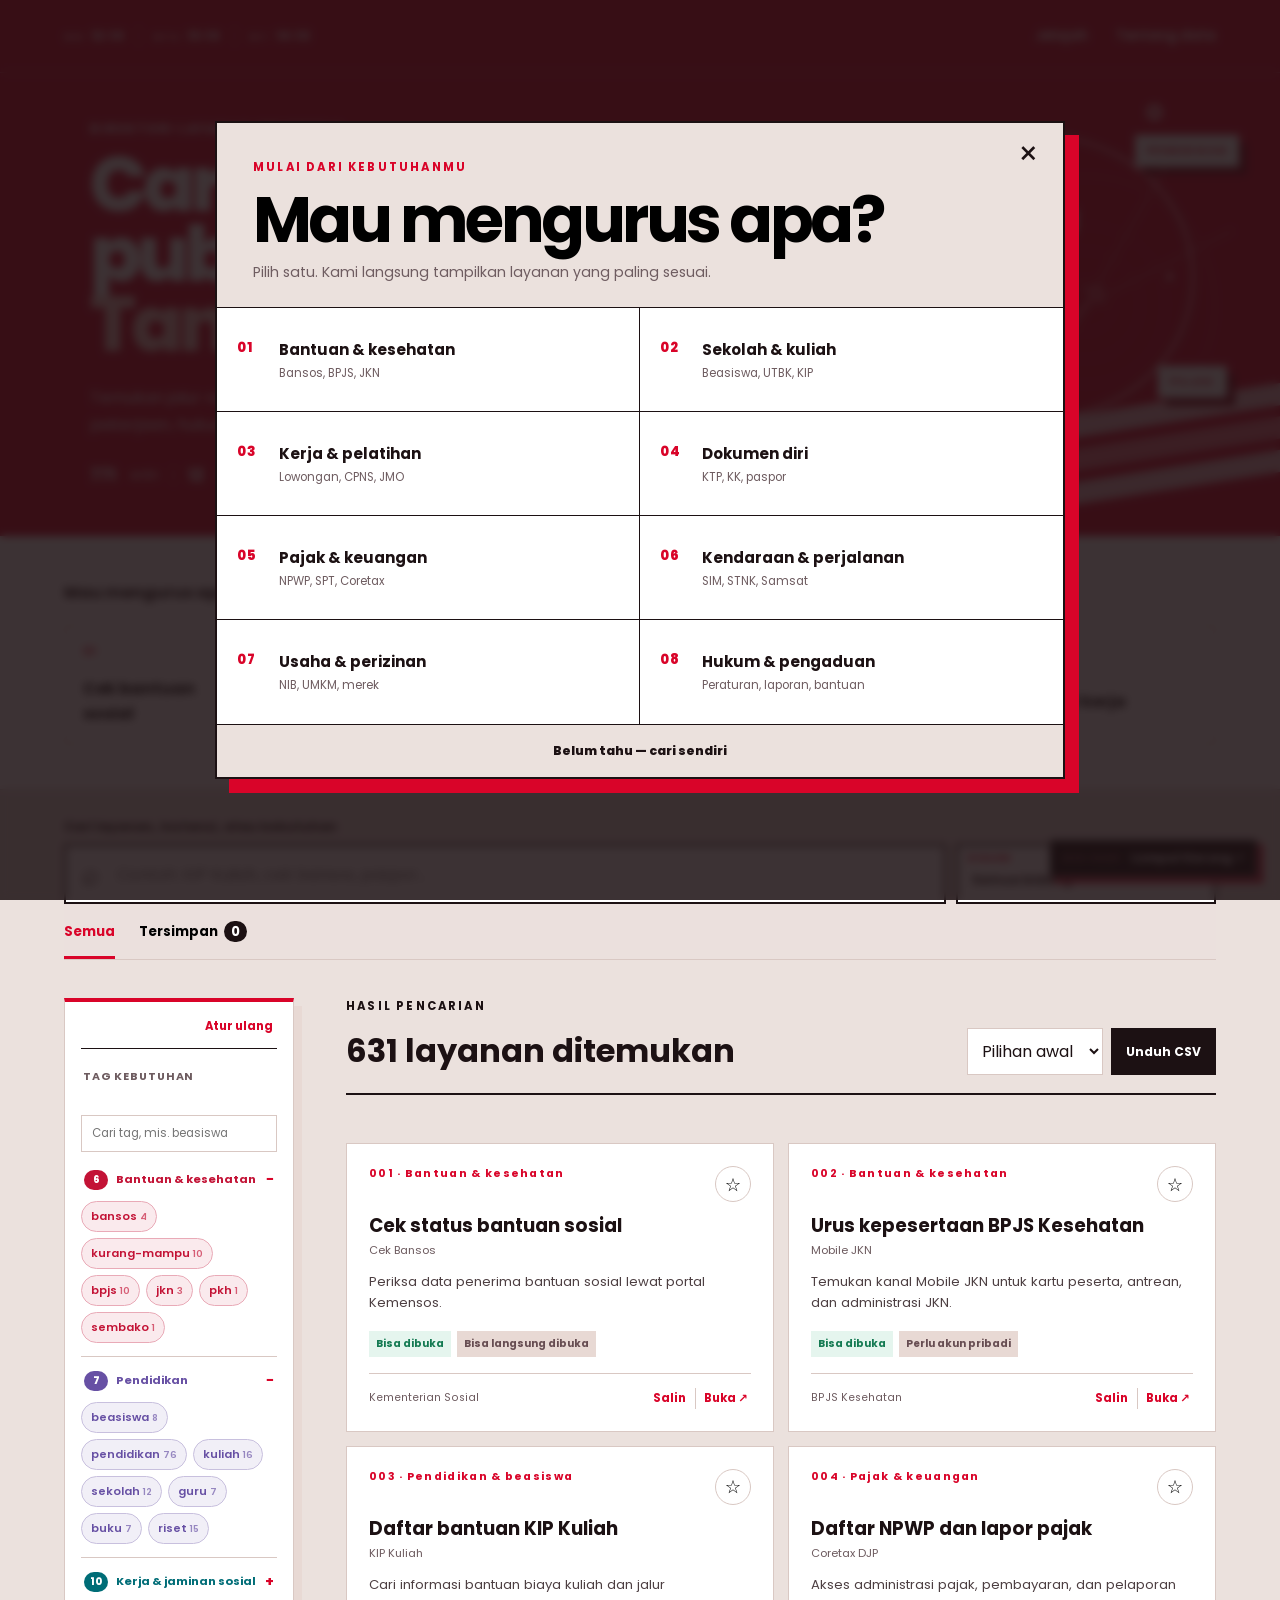
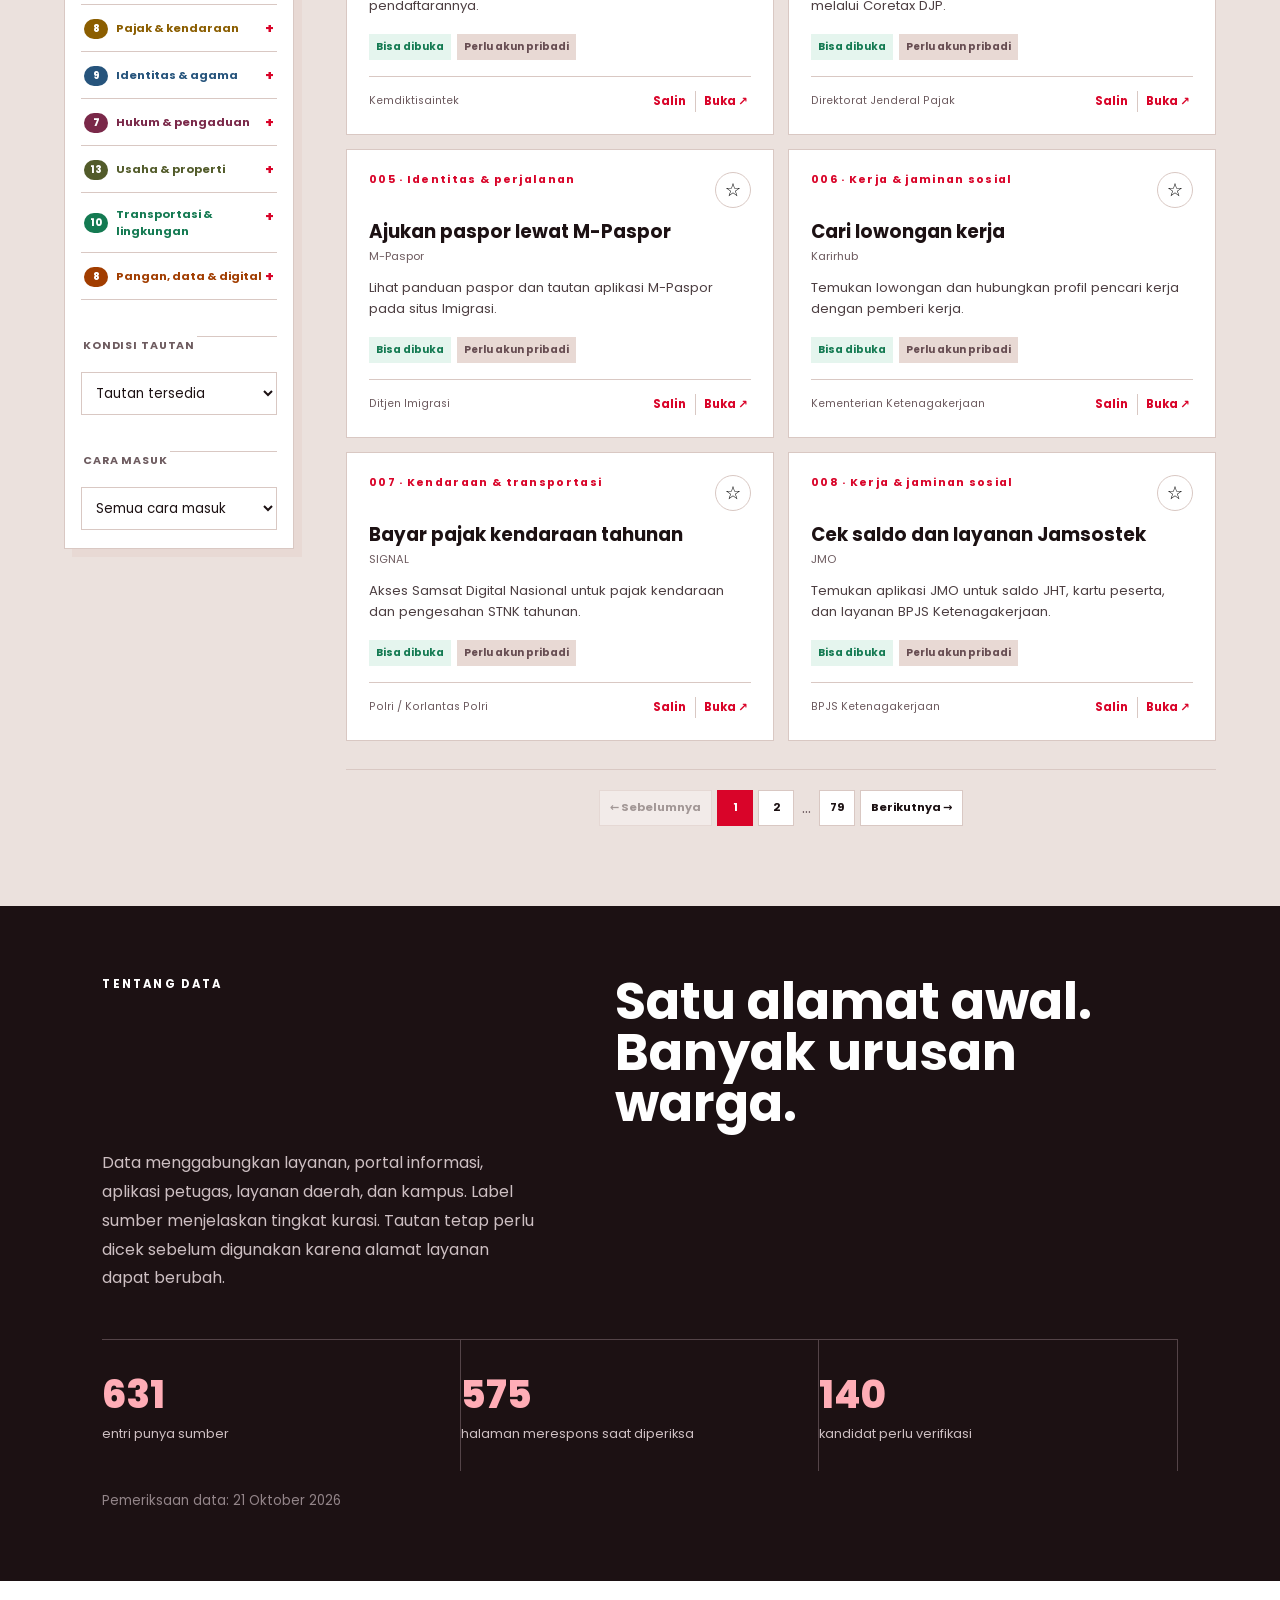
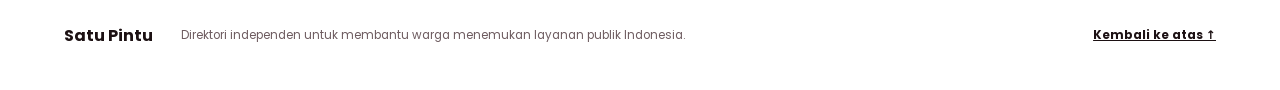
==== index.html @ 2f6ef8a5 "Simplify repository to deployable site root" ====
<!doctype html>
<html lang="id">
<head>
  <meta charset="utf-8">
  <meta name="viewport" content="width=device-width,initial-scale=1">
  <meta name="description" content="Direktori terpadu layanan publik Indonesia: bantuan, pendidikan, kesehatan, pajak, dokumen, hukum, usaha, dan transportasi.">
  <title>Satu Pintu — Direktori Layanan Indonesia</title>
  <link rel="preconnect" href="https://fonts.googleapis.com">
  <link rel="preconnect" href="https://fonts.gstatic.com" crossorigin>
  <link href="https://fonts.googleapis.com/css2?family=Poppins:wght@400;500;600;700;800&display=swap" rel="stylesheet">
  <link rel="stylesheet" href="style.css?v=25">
</head>
<body>
  <div class="intro-wipe" aria-hidden="true"><i></i></div>
  <canvas id="cursor-tail" aria-hidden="true"></canvas>
  <a class="skip" href="#hasil">Lewati ke hasil</a>
  <header class="topbar">
    <div class="zone-clocks" aria-label="Waktu Indonesia saat ini">
      <span><small>WIB</small><b id="clock-wib">--.--</b></span>
      <span><small>WITA</small><b id="clock-wita">--.--</b></span>
      <span><small>WIT</small><b id="clock-wit">--.--</b></span>
    </div>
    <nav aria-label="Navigasi utama"><a href="#jelajah">Jelajah</a><a href="#tentang">Tentang data</a></nav>
  </header>

  <main>
    <section class="hero" aria-labelledby="hero-title">
      <div class="flag-stream" aria-hidden="true"><i></i><i></i><i></i></div>
      <div class="motion-field" aria-hidden="true">
        <div class="motion-disc">
          <span class="compass-letter north">N</span><span class="compass-letter east">E</span>
          <span class="compass-letter south">S</span><span class="compass-letter west">W</span>
          <i class="compass-needle"></i>
        </div>
        <b class="motion-label ml-one">BANSOS</b>
        <b class="motion-label ml-two">PENDIDIKAN</b>
        <b class="motion-label ml-three">PAJAK</b>
        <i class="motion-dot md-one"></i><i class="motion-dot md-two"></i>
      </div>
      <div class="hero-copy">
        <p class="eyebrow">DIREKTORI LAYANAN INDONESIA</p>
        <h1 id="hero-title">Cari layanan publik.<br><em>Tanpa tersesat.</em></h1>
        <p class="intro">Temukan jalur resmi untuk bantuan sosial, pendidikan, kesehatan, pajak, dokumen, pekerjaan, hukum, dan kebutuhan warga lainnya.</p>
        <div class="hero-stats" aria-label="Ringkasan data"><strong>771</strong> entri <i></i><strong>12</strong> bidang <i></i><strong>631</strong> bersumber</div>
      </div>
      <div class="hero-mark" aria-hidden="true"><span></span><span></span><span></span><b>↗</b></div>
    </section>

    <section class="quick" aria-labelledby="quick-title">
      <h2 id="quick-title">Mau mengurus apa?</h2>
      <div class="quick-grid">
        <button data-quick="bansos"><span>01</span>Cek bantuan sosial</button>
        <button data-quick="bpjs jkn"><span>02</span>Urus BPJS / JKN</button>
        <button data-quick="beasiswa"><span>03</span>Cari beasiswa</button>
        <button data-quick="pajak"><span>04</span>Bayar pajak</button>
        <button data-quick="paspor"><span>05</span>Urus paspor</button>
        <button data-quick="lowongan kerja"><span>06</span>Cari kerja</button>
      </div>
    </section>

    <dialog class="welcome-dialog" id="welcome-dialog" aria-labelledby="welcome-title" tabindex="-1">
      <button class="welcome-close" id="welcome-close" aria-label="Tutup pilihan awal">×</button>
      <div class="welcome-head"><p class="eyebrow">MULAI DARI KEBUTUHANMU</p><h2 id="welcome-title">Mau mengurus apa?</h2><p>Pilih satu. Kami langsung tampilkan layanan yang paling sesuai.</p></div>
      <div class="welcome-choices">
        <button data-welcome-topic="bantuan"><small>01</small><b>Bantuan & kesehatan</b><span>Bansos, BPJS, JKN</span></button>
        <button data-welcome-topic="pendidikan"><small>02</small><b>Sekolah & kuliah</b><span>Beasiswa, UTBK, KIP</span></button>
        <button data-welcome-topic="kerja"><small>03</small><b>Kerja & pelatihan</b><span>Lowongan, CPNS, JMO</span></button>
        <button data-welcome-topic="identitas"><small>04</small><b>Dokumen diri</b><span>KTP, KK, paspor</span></button>
        <button data-welcome-topic="pajak"><small>05</small><b>Pajak & keuangan</b><span>NPWP, SPT, Coretax</span></button>
        <button data-welcome-topic="transportasi"><small>06</small><b>Kendaraan & perjalanan</b><span>SIM, STNK, Samsat</span></button>
        <button data-welcome-topic="usaha"><small>07</small><b>Usaha & perizinan</b><span>NIB, UMKM, merek</span></button>
        <button data-welcome-topic="hukum"><small>08</small><b>Hukum & pengaduan</b><span>Peraturan, laporan, bantuan</span></button>
      </div>
      <button class="welcome-search" id="welcome-search">Belum tahu — cari sendiri</button>
    </dialog>

    <dialog class="game-dialog" id="game-dialog">
      <div class="game-dialog-head"><div><p class="eyebrow">MINI GAME</p><h2>Lompat Karung: Lewati Masalah</h2></div><button id="game-close" aria-label="Tutup permainan">×</button></div>
      <div class="game-shell">
        <div class="game-hud"><span>SKOR <b id="game-score">0000</b></span><span>REKOR <b id="game-best">0000</b></span><span>KECEPATAN <b id="game-speed">1.0×</b></span><span>TARGET <b>2500</b></span></div>
        <div id="game-stage" tabindex="0" role="application" aria-label="Permainan Lompat Karung. Tekan Spasi atau klik untuk melompat.">
          <div class="game-overlay" id="game-overlay">
            <p id="game-message">Siap melewati masalah?</p>
            <div class="skin-picker" role="radiogroup" aria-label="Pilih karakter">
              <button data-skin="0" role="radio" aria-checked="true"><span class="skin-preview skin-red"><i class="preview-head"></i><i class="preview-shirt"></i><i class="preview-sack"></i></span><b>Merdeka</b></button>
              <button data-skin="1" role="radio" aria-checked="false"><span class="skin-preview skin-green"><i class="preview-head"></i><i class="preview-shirt"></i><i class="preview-sack"></i></span><b>Rimba</b></button>
              <button data-skin="2" role="radio" aria-checked="false"><span class="skin-preview skin-blue"><i class="preview-head"></i><i class="preview-shirt"></i><i class="preview-sack"></i></span><b>Samudra</b></button>
            </div>
            <button id="game-start">Mulai main</button>
          </div>
        </div>
      </div>
      <div class="game-dialog-foot"><kbd>SPACE</kbd><span>atau klik arena untuk melompat</span></div>
    </dialog>

    <button class="game-fab" id="game-open" aria-haspopup="dialog" aria-controls="game-dialog"><span>MINI GAME</span><b>Lompat Karung ↗</b></button>

    <section class="explore" id="jelajah">
      <div class="search-wrap">
        <div class="hero-dock">
          <strong>Direktori Layanan Indonesia</strong>
          <span>771 entri <i></i> 12 bidang <i></i> 631 bersumber</span>
          <a href="#hero-title">Lihat pengantar ↑</a>
        </div>
        <label for="search">Cari layanan, instansi, atau kebutuhan</label>
        <div class="search-line">
          <div class="searchbox"><span aria-hidden="true">⌕</span><input id="search" type="search" autocomplete="off" placeholder="Contoh: KIP Kuliah, cek bansos, paspor…"><button id="clear-search" aria-label="Hapus pencarian" hidden>×</button></div>
          <label class="topic-box"><span>Bidang</span><select id="topic-select" aria-label="Pilih bidang layanan"></select></label>
        </div>
        <div class="tabs" role="tablist" aria-label="Jenis hasil">
          <button role="tab" data-view="all" aria-selected="true">Semua</button>
          <button role="tab" data-view="saved" aria-selected="false">Tersimpan <span id="saved-count">0</span></button>
        </div>
      </div>

      <div class="workspace">
        <button class="filter-toggle" id="filter-toggle" aria-expanded="false" aria-controls="filters">Saring hasil <span id="filter-count">0</span></button>
        <aside class="filters" id="filters" aria-label="Filter hasil">
          <div class="filter-head"><button id="reset">Atur ulang</button></div>
          <fieldset><legend>Tag kebutuhan</legend><label class="tag-search"><span class="sr-only">Cari tag</span><input id="tag-search" type="search" placeholder="Cari tag, mis. beasiswa"></label><div id="tags" class="tag-groups"></div></fieldset>
          <fieldset><legend>Kondisi tautan</legend><select id="status"><option value="sourced">Tautan tersedia</option><option value="reachable">Bisa dibuka saat diperiksa</option><option value="review">Belum bisa dipastikan</option><option value="all">Tampilkan semuanya</option></select></fieldset>
          <fieldset><legend>Cara masuk</legend><select id="access"><option value="all">Semua cara masuk</option><option value="publik">Bisa langsung dibuka</option><option value="akun-masyarakat">Perlu akun pribadi</option><option value="akun-pelaku-usaha">Perlu akun usaha</option><option value="petugas">Khusus petugas</option></select></fieldset>
        </aside>

        <section class="results" id="hasil" aria-labelledby="result-title">
          <div class="result-head">
            <div><p class="eyebrow">HASIL PENCARIAN</p><h2 id="result-title"><span id="result-count">0</span> layanan ditemukan</h2></div>
            <div class="result-actions"><select id="sort" aria-label="Urutkan hasil"><option value="priority">Pilihan awal</option><option value="az">Nama A–Z</option><option value="institution">Instansi A–Z</option></select><button id="export">Unduh CSV</button></div>
          </div>
          <div id="active-filters" class="active-filters" aria-label="Filter aktif"></div>
          <p id="live" class="sr-only" aria-live="polite"></p>
          <div id="cards" class="cards"></div>
          <div id="empty" class="empty" hidden><strong>Belum ada hasil.</strong><p>Coba kata lebih umum atau hapus sebagian filter.</p><button id="empty-reset">Hapus semua filter</button></div>
          <nav id="pagination" class="pagination" aria-label="Halaman hasil" hidden></nav>
        </section>
      </div>
    </section>

    <section class="about" id="tentang">
      <p class="eyebrow">TENTANG DATA</p>
      <h2>Satu alamat awal.<br>Banyak urusan warga.</h2>
      <p>Data menggabungkan layanan, portal informasi, aplikasi petugas, layanan daerah, dan kampus. Label sumber menjelaskan tingkat kurasi. Tautan tetap perlu dicek sebelum digunakan karena alamat layanan dapat berubah.</p>
      <dl><div><dt>631</dt><dd>entri punya sumber</dd></div><div><dt>575</dt><dd>halaman merespons saat diperiksa</dd></div><div><dt>140</dt><dd>kandidat perlu verifikasi</dd></div></dl>
      <small>Pemeriksaan data: 21 Oktober 2026</small>
    </section>
  </main>

  <footer><b>Satu Pintu</b><p>Direktori independen untuk membantu warga menemukan layanan publik Indonesia.</p><a href="#">Kembali ke atas ↑</a></footer>

  <dialog id="detail"><button class="dialog-close" aria-label="Tutup">×</button><div id="detail-body"></div></dialog>
  <div id="toast" role="status" aria-live="polite"></div>
  <script src="catalog.js?v=2"></script>
  <script src="app.js?v=19"></script>
</body>
</html>
---- style.css ----
:root{--red:#d90429;--dark:#870018;--ink:#1c1113;--muted:#6e5c60;--paper:#fff8f5;--line:#eadbd7;--white:#fff;--soft:#f6ece8;--green:#147a52;--shadow:0 14px 40px rgba(94,25,35,.09)}
*{box-sizing:border-box}html{scroll-behavior:smooth}body{margin:0;color:var(--ink);background:var(--paper);font-family:Poppins,system-ui,sans-serif}button,input,select{font:inherit}button,a{tap-highlight-color:transparent}button{cursor:pointer}a{color:inherit}.skip{position:fixed;left:1rem;top:-5rem;background:#fff;padding:.8rem 1rem;z-index:99}.skip:focus{top:1rem}:focus-visible{outline:3px solid #111;outline-offset:3px}[hidden]{display:none!important}.sr-only{position:absolute;width:1px;height:1px;padding:0;margin:-1px;overflow:hidden;clip:rect(0,0,0,0);white-space:nowrap;border:0}
.topbar{height:72px;padding:0 clamp(20px,5vw,72px);display:flex;align-items:center;justify-content:space-between;background:var(--red);color:#fff}.brand{display:flex;align-items:center;gap:12px;text-decoration:none}.brand span{display:grid;place-items:center;width:38px;height:38px;border:2px solid #fff;font-weight:800}.brand b{font-size:1.05rem}.topbar nav{display:flex;gap:28px}.topbar nav a{font-size:.83rem;font-weight:600;text-decoration:none}.topbar nav a:hover{text-decoration:underline}
.hero{position:relative;min-height:410px;overflow:hidden;padding:64px clamp(20px,7vw,108px);display:grid;grid-template-columns:minmax(0,690px) 1fr;align-items:center;background:var(--red);color:#fff;border-top:1px solid rgba(255,255,255,.28)}.eyebrow{margin:0 0 12px;font-size:.72rem;letter-spacing:.19em;font-weight:700}.hero h1{font-size:clamp(2.6rem,6vw,5.7rem);line-height:.91;letter-spacing:-.06em;margin:0;font-weight:800}.hero h1 em{color:#ffc6c2;font-style:normal}.intro{max-width:650px;font-size:1rem;line-height:1.7;margin:24px 0}.hero-stats{display:flex;gap:14px;align-items:center;font-size:.82rem}.hero-stats strong{font-size:1.05rem}.hero-stats i{width:1px;height:18px;background:rgba(255,255,255,.5)}.hero-mark{position:absolute;right:5vw;width:260px;height:260px;border:2px solid rgba(255,255,255,.35);border-radius:50%;display:grid;place-items:center;transform:rotate(-8deg)}.hero-mark:before,.hero-mark:after{content:"";position:absolute;background:#fff}.hero-mark:before{width:2px;height:330px;transform:rotate(38deg)}.hero-mark:after{height:2px;width:330px;transform:rotate(-19deg)}.hero-mark b{font-size:4rem}.hero-mark span{position:absolute;border-radius:50%;border:1px solid rgba(255,255,255,.4);width:160px;height:160px}
.quick{padding:44px clamp(20px,5vw,72px);background:#fff;border-bottom:1px solid var(--line)}.quick h2{margin:0 0 20px;font-size:1rem}.quick-grid{display:grid;grid-template-columns:repeat(6,1fr);gap:1px;background:var(--line);border:1px solid var(--line)}.quick-grid button{min-height:100px;border:0;background:#fff;padding:18px;text-align:left;font-weight:700;transition:.15s}.quick-grid button:hover{background:var(--red);color:#fff}.quick-grid span{display:block;color:var(--red);font-size:.68rem;margin-bottom:16px}.quick-grid button:hover span{color:#fff}
.explore{padding:0 clamp(20px,5vw,72px) 80px}.search-wrap{position:sticky;top:0;z-index:10;background:rgba(255,248,245,.97);backdrop-filter:blur(12px);padding:28px 0 0;border-bottom:1px solid var(--line)}.search-wrap>label{display:block;font-size:.78rem;font-weight:700;margin-bottom:8px}.searchbox{display:flex;align-items:center;background:#fff;border:2px solid var(--ink);height:60px}.searchbox>span{font-size:1.8rem;padding:0 16px}.searchbox input{width:100%;height:100%;border:0;outline:0;font-size:1rem;background:transparent}.searchbox button{border:0;background:transparent;font-size:1.7rem;padding:0 20px}.tabs{display:flex;gap:24px;overflow:auto;padding-top:18px}.tabs button{white-space:nowrap;border:0;border-bottom:3px solid transparent;background:transparent;padding:0 0 14px;font-size:.82rem;font-weight:700}.tabs button[aria-selected=true]{color:var(--red);border-color:var(--red)}.tabs span{background:var(--ink);color:#fff;border-radius:12px;padding:1px 7px;margin-left:3px}
.workspace{display:grid;grid-template-columns:230px 1fr;gap:52px;padding-top:38px}.filters{font-size:.83rem}.filter-head{display:flex;justify-content:space-between;align-items:center}.filter-head h2{font-size:1rem}.filter-head button{border:0;background:transparent;color:var(--red);font-size:.72rem;font-weight:700;padding:4px}.filters fieldset{border:0;border-top:1px solid var(--line);padding:20px 0;margin:0}.filters legend{padding-top:20px;font-weight:700}.topic-list{display:grid;gap:5px;margin-top:12px}.topic-list button{display:flex;justify-content:space-between;border:0;background:transparent;padding:7px 6px;text-align:left;border-left:3px solid transparent}.topic-list button:hover,.topic-list button.active{color:var(--red);border-color:var(--red);background:#fff}.topic-list small{color:var(--muted)}.tag-search{display:block;margin:12px 0 10px}.tag-search input{width:100%;border:1px solid var(--line);background:#fff;padding:9px 10px;font-size:.72rem}.tag-groups{display:grid;gap:6px}.tag-group{border-bottom:1px solid var(--line);padding-bottom:5px}.tag-group summary{display:flex;justify-content:space-between;cursor:pointer;padding:7px 3px;font-size:.7rem;font-weight:700;list-style:none}.tag-group summary::-webkit-details-marker{display:none}.tag-group summary:after{content:'+';color:var(--red);font-size:.9rem}.tag-group[open] summary:after{content:'−'}.tag-group-list{display:flex;flex-wrap:wrap;gap:6px;padding:4px 0 8px}.tag-group-list button,.active-filters button{border:1px solid var(--line);background:#fff;border-radius:99px;padding:6px 9px;font-size:.7rem}.tag-group-list button.active{background:var(--ink);color:#fff;border-color:var(--ink)}.tag-empty{font-size:.7rem;color:var(--muted);margin:6px 0}select{width:100%;border:1px solid var(--line);background:#fff;padding:10px;color:var(--ink)}
.result-head{display:flex;justify-content:space-between;gap:20px;align-items:end;border-bottom:2px solid var(--ink);padding-bottom:18px}.result-head h2{font-size:clamp(1.25rem,2.5vw,2rem);margin:0}.result-actions{display:flex;gap:8px}.result-actions select{width:auto}.result-actions button,#export{border:1px solid var(--ink);background:var(--ink);color:#fff;padding:10px 14px;font-size:.76rem;font-weight:700}.active-filters{display:flex;gap:6px;flex-wrap:wrap;padding:14px 0;min-height:48px}.active-filters button:after{content:" ×"}.cards{display:grid;grid-template-columns:repeat(2,minmax(0,1fr));gap:14px}.card{position:relative;background:#fff;border:1px solid var(--line);padding:22px;min-height:265px;display:flex;flex-direction:column;transition:.15s}.card:hover{transform:translateY(-2px);box-shadow:var(--shadow);border-color:#d5b8b1}.card-top{display:flex;justify-content:space-between;gap:10px}.card .number{font-size:.68rem;color:var(--red);font-weight:700;letter-spacing:.12em}.save{border:1px solid var(--line);background:#fff;width:36px;height:36px;border-radius:50%;font-size:1.15rem}.save.active{background:var(--red);color:#fff;border-color:var(--red)}.card h3{font-size:1.15rem;line-height:1.3;margin:12px 0 4px}.original{font-size:.7rem;color:var(--muted);margin:0 0 12px}.summary{font-size:.82rem;line-height:1.6;color:#4d3f42;margin:0 0 18px}.meta{display:flex;flex-wrap:wrap;gap:6px;margin-top:auto}.badge{font-size:.64rem;font-weight:700;padding:5px 7px;background:var(--soft);color:#674d52}.badge.ok{background:#e5f5ee;color:var(--green)}.badge.warn{background:#fff0cf;color:#805b00}.card-foot{display:flex;align-items:center;justify-content:space-between;gap:10px;border-top:1px solid var(--line);margin-top:16px;padding-top:14px}.institution{font-size:.67rem;color:var(--muted);overflow:hidden;text-overflow:ellipsis;white-space:nowrap}.card-actions{display:flex;gap:6px;white-space:nowrap}.card-actions button,.card-actions a{border:0;background:transparent;color:var(--red);font-size:.72rem;font-weight:700;text-decoration:none;padding:2px 3px}.card-actions button+button,.card-actions button+a{border-left:1px solid var(--line);padding-left:8px}.empty{text-align:center;background:#fff;border:1px dashed var(--line);padding:70px 20px}.empty strong{font-size:1.4rem}.empty button,.load-more{border:0;background:var(--red);color:#fff;padding:12px 18px;font-weight:700}.load-more{display:block;margin:26px auto 0}
.about{background:var(--ink);color:#fff;padding:70px clamp(20px,8vw,120px);display:grid;grid-template-columns:1fr 1.3fr;gap:20px 80px}.about h2{font-size:clamp(2rem,4vw,4rem);line-height:1;margin:0}.about>p:not(.eyebrow){color:#cdbfc2;line-height:1.8;margin:0}.about dl{grid-column:1/-1;display:grid;grid-template-columns:repeat(3,1fr);margin:26px 0 0;border-top:1px solid #544448}.about dl div{padding:26px 0;border-right:1px solid #544448}.about dt{font-size:2.4rem;font-weight:800;color:#ffadb6}.about dd{margin:2px 0;color:#cdbfc2;font-size:.8rem}.about small{grid-column:1/-1;color:#938589}footer{padding:34px clamp(20px,5vw,72px);display:flex;align-items:center;gap:28px;background:#fff}footer p{font-size:.73rem;color:var(--muted);margin-right:auto}footer a{font-size:.74rem;font-weight:700}
dialog{width:min(680px,calc(100% - 28px));max-height:88vh;border:0;padding:0;box-shadow:0 25px 80px #3e111d55}dialog::backdrop{background:#1c1113cc}.dialog-close{position:absolute;right:16px;top:12px;border:0;background:#fff;font-size:1.8rem}.detail-inner{padding:36px}.detail-inner .eyebrow{color:var(--red)}.detail-inner h2{font-size:1.7rem;margin:4px 40px 6px 0}.detail-inner>p{line-height:1.7}.detail-grid{display:grid;grid-template-columns:1fr 1fr;gap:14px;margin:22px 0}.detail-grid div{background:var(--soft);padding:12px}.detail-grid small{display:block;color:var(--muted);margin-bottom:5px}.all-tags{display:flex;flex-wrap:wrap;gap:5px}.all-tags span{font-size:.65rem;background:var(--soft);padding:5px}.detail-actions{display:flex;gap:8px;margin-top:22px}.detail-actions a,.detail-actions button{background:var(--red);color:#fff;border:0;padding:12px 16px;text-decoration:none;font-size:.8rem;font-weight:700}.detail-actions button{background:var(--ink)}#toast{position:fixed;right:20px;bottom:20px;z-index:40;background:var(--ink);color:#fff;padding:12px 16px;font-size:.75rem;opacity:0;transform:translateY(10px);pointer-events:none;transition:.2s}#toast.show{opacity:1;transform:none}
@media(max-width:1000px){.hero-mark{opacity:.22;right:-80px}.quick-grid{grid-template-columns:repeat(3,1fr)}.workspace{grid-template-columns:1fr}.filters{display:grid;grid-template-columns:repeat(2,1fr);gap:12px}.filter-head{grid-column:1/-1}.filters fieldset{padding:10px 0}.filters legend{padding-top:10px}.topic-list{grid-template-columns:repeat(2,1fr)}.cards{grid-template-columns:repeat(2,1fr)}}
@media(max-width:680px){.topbar{height:60px;padding:0 18px}.topbar nav{display:none}.hero{min-height:360px;padding:44px 20px}.hero h1{font-size:2.75rem}.hero-mark{display:none}.hero-stats{gap:9px;font-size:.68rem}.quick{padding:28px 18px}.quick-grid{grid-template-columns:repeat(2,1fr)}.quick-grid button{min-height:86px}.explore{padding:0 16px 60px}.search-wrap{padding-top:18px}.searchbox{height:54px}.tabs{gap:18px}.workspace{gap:26px;padding-top:24px}.filters{grid-template-columns:1fr 1fr}.filters fieldset:nth-of-type(1),.filters fieldset:nth-of-type(2){grid-column:1/-1}.topic-list{grid-template-columns:1fr 1fr}.result-head{align-items:start;flex-direction:column}.result-actions{width:100%}.result-actions select{flex:1;min-width:0}.cards{grid-template-columns:1fr}.about{grid-template-columns:1fr;padding:54px 20px}.about dl{grid-template-columns:1fr}.about dl div{border-right:0;border-bottom:1px solid #544448}.about>p:not(.eyebrow){margin-top:10px}footer{align-items:start;flex-direction:column;gap:8px}.detail-grid{grid-template-columns:1fr}}
@media(prefers-reduced-motion:reduce){*{scroll-behavior:auto!important;transition:none!important}.card:hover{transform:none}}

/* Motion and citizen-need taxonomy */
.intro-wipe{position:fixed;inset:0;z-index:100;pointer-events:none;background:#fff;animation:wipe-away .7s cubic-bezier(.76,0,.24,1) forwards}.intro-wipe i{position:absolute;inset:0 50% 0 0;background:var(--red)}
.hero{--mx:0px;--my:0px;--rx:0px;--ry:0px}.hero-copy{position:relative;z-index:2;transform:translate3d(var(--mx),var(--my),0);transition:transform .16s ease-out}.hero-mark{z-index:1;transform:translate3d(var(--rx),var(--ry),0) rotate(-8deg);transition:transform .2s ease-out}.hero-mark span:nth-child(1){animation:ring-pulse 4s ease-in-out infinite}.hero-mark span:nth-child(2){width:110px;height:110px;animation:ring-pulse 4s 1s ease-in-out infinite}.hero-mark span:nth-child(3){width:55px;height:55px;animation:ring-pulse 4s 2s ease-in-out infinite}
.flag-stream{position:absolute;right:-6vw;bottom:24px;width:min(48vw,680px);height:96px;transform:rotate(-9deg);opacity:.72;overflow:hidden}.flag-stream i{position:absolute;right:-12%;width:116%;height:22px;background:#fff;animation:flag-flow 6s ease-in-out infinite}.flag-stream i:nth-child(1){top:4px}.flag-stream i:nth-child(2){top:37px;background:#ff9cab;animation-delay:-2s}.flag-stream i:nth-child(3){top:70px;animation-delay:-4s}
.tag-group{--group-color:#555}.tag-group summary{color:var(--group-color)}.tag-group-name{display:flex;align-items:center;gap:8px}.tag-count{display:inline-grid;place-items:center;min-width:24px;height:20px;padding:0 6px;border-radius:999px;background:var(--group-color);color:#fff;font-size:.61rem;font-weight:800;line-height:1}.tag-group-list button{border-color:color-mix(in srgb,var(--group-color) 36%,#fff);background:color-mix(in srgb,var(--group-color) 9%,#fff);color:var(--group-color);font-weight:600}.tag-group-list button small{opacity:.65}.tag-group-list button.active{background:var(--group-color);border-color:var(--group-color);color:#fff}.card{animation:card-in .26s ease-out both}
@keyframes wipe-away{0%{transform:translateX(0)}100%{transform:translateX(105%);visibility:hidden}}
@keyframes ring-pulse{0%,100%{transform:scale(.92);opacity:.35}50%{transform:scale(1.12);opacity:.8}}
@keyframes flag-flow{0%,100%{transform:translateX(0) skewX(-20deg)}50%{transform:translateX(-7%) skewX(-20deg)}}
@keyframes card-in{from{opacity:.35;transform:translateY(7px)}to{opacity:1;transform:none}}
@media(max-width:680px){.flag-stream{width:82vw;height:65px;bottom:8px;opacity:.28}.flag-stream i{height:13px}.flag-stream i:nth-child(2){top:24px}.flag-stream i:nth-child(3){top:44px}}
@media(prefers-reduced-motion:reduce){.intro-wipe{display:none}.hero-copy,.hero-mark{transform:none!important}.hero-mark span,.flag-stream i,.card{animation:none!important}}

/* Visible parallax map: real service categories orbit around directory count */
.hero{--sy:0px}.motion-field{position:absolute;z-index:1;right:clamp(-30px,3vw,70px);top:35px;width:390px;height:340px;transform:translate3d(var(--rx),calc(var(--ry) + var(--sy)),0);transition:transform .18s ease-out;pointer-events:none}.motion-disc{position:absolute;inset:34px 48px 22px 34px;border:2px solid rgba(255,255,255,.8);border-radius:50%;display:grid;place-content:center;text-align:center;color:#fff;animation:disc-breathe 5s ease-in-out infinite}.motion-disc:before,.motion-disc:after{content:"";position:absolute;inset:50% -34px auto;height:2px;background:#fff;transform:rotate(32deg);transform-origin:center}.motion-disc:after{transform:rotate(-48deg)}.motion-disc span{font-size:4.3rem;line-height:.85;font-weight:800;letter-spacing:-.08em}.motion-disc small{font-size:.62rem;letter-spacing:.25em;margin-top:10px}.motion-label{position:absolute;padding:8px 12px;background:#fff;color:var(--red);font-size:.65rem;letter-spacing:.12em;box-shadow:8px 8px 0 var(--dark);animation:label-float 4.5s ease-in-out infinite}.ml-one{left:0;top:78px}.ml-two{right:3px;top:34px;animation-delay:-1.2s}.ml-three{right:15px;bottom:43px;animation-delay:-2.5s}.motion-dot{position:absolute;width:15px;height:15px;border:3px solid #fff;border-radius:50%;animation:dot-orbit 7s linear infinite}.md-one{left:45px;bottom:35px}.md-two{right:80px;top:4px;animation-delay:-3s}.hero-mark{opacity:.22}
@keyframes disc-breathe{0%,100%{transform:rotate(-4deg) scale(.98)}50%{transform:rotate(5deg) scale(1.035)}}
@keyframes label-float{0%,100%{transform:translate3d(0,-6px,0) rotate(-2deg)}50%{transform:translate3d(8px,9px,0) rotate(2deg)}}
@keyframes dot-orbit{0%{transform:translate(0,0) scale(.8)}25%{transform:translate(30px,-18px) scale(1.15)}50%{transform:translate(56px,8px) scale(.8)}75%{transform:translate(22px,28px) scale(1.15)}100%{transform:translate(0,0) scale(.8)}}
@media(max-width:1000px){.motion-field{right:-80px;opacity:.55}.hero-copy{max-width:72%}}
@media(max-width:680px){.hero-copy{max-width:100%}.motion-field{display:block;top:auto;right:-95px;bottom:-35px;width:285px;height:220px;opacity:.32}.motion-disc{inset:20px 35px 12px 22px}.motion-disc span{font-size:3rem}.motion-label{padding:6px 8px;font-size:.52rem}.ml-one{top:50px}.ml-two{top:15px}.ml-three{bottom:28px}.md-one{bottom:18px}.hero .intro{max-width:88%}}
@media(prefers-reduced-motion:reduce){.motion-field{transform:none!important}.motion-disc,.motion-label,.motion-dot{animation:none!important}}

/* Reduced masthead and compass centerpiece */
.topbar{justify-content:flex-end}.motion-disc:before,.motion-disc:after{display:none}.motion-disc .compass-letter{position:absolute;font-size:.62rem;line-height:1;font-weight:700;letter-spacing:.1em;color:#fff}.compass-letter.north{top:17px;left:50%;transform:translateX(-50%)}.compass-letter.east{right:18px;top:50%;transform:translateY(-50%)}.compass-letter.south{bottom:17px;left:50%;transform:translateX(-50%)}.compass-letter.west{left:18px;top:50%;transform:translateY(-50%)}.compass-needle{position:absolute;left:50%;top:50%;width:5px;height:124px;background:#fff;transform-origin:50% 50%;transform:translate(-50%,-50%) rotate(28deg);animation:needle-search 5.5s ease-in-out infinite}.compass-needle:before{content:"";position:absolute;left:50%;top:-16px;transform:translateX(-50%);border-left:11px solid transparent;border-right:11px solid transparent;border-bottom:24px solid #fff}.compass-needle:after{content:"";position:absolute;left:50%;top:50%;width:18px;height:18px;border-radius:50%;background:var(--red);border:4px solid #fff;transform:translate(-50%,-50%)}
@keyframes needle-search{0%,100%{transform:translate(-50%,-50%) rotate(18deg)}35%{transform:translate(-50%,-50%) rotate(72deg)}70%{transform:translate(-50%,-50%) rotate(-22deg)}}
@media(max-width:680px){.topbar{height:52px}.topbar nav{display:flex;gap:20px}.compass-needle{height:82px}.motion-disc .compass-letter{font-size:.5rem}}
@media(prefers-reduced-motion:reduce){.compass-needle{animation:none!important}}

#cursor-tail{position:fixed;inset:0;width:100%;height:100%;z-index:90;pointer-events:none}
@media(pointer:coarse),(prefers-reduced-motion:reduce){#cursor-tail{display:none}}

/* Lompat Karung */
.game-zone{padding:64px clamp(20px,5vw,72px);display:grid;grid-template-columns:minmax(240px,.65fr) minmax(0,1.35fr);gap:48px;align-items:center;background:#fff;border-bottom:1px solid var(--line)}.game-copy h2{font-size:clamp(2rem,4vw,4.2rem);line-height:.96;letter-spacing:-.055em;margin:0}.game-copy h2 em{color:var(--red);font-style:normal}.game-copy>p:not(.eyebrow){max-width:440px;color:var(--muted);line-height:1.7}.game-keys{display:flex;align-items:center;gap:10px;margin-top:24px;font-size:.72rem;color:var(--muted)}.game-keys kbd{padding:7px 10px;border:1px solid var(--ink);box-shadow:3px 3px 0 var(--ink);background:#fff;color:var(--ink);font:700 .65rem Poppins,sans-serif}.game-shell{border:2px solid var(--ink);background:var(--paper);box-shadow:10px 10px 0 var(--red)}.game-hud{height:44px;display:flex;align-items:center;justify-content:space-between;padding:0 14px;border-bottom:1px solid var(--ink);font-size:.6rem;letter-spacing:.08em}.game-hud b{font-size:.78rem;margin-left:4px;color:var(--red)}#game-stage{position:relative;width:100%;height:360px;overflow:hidden;outline:0}#game-stage canvas{display:block;width:100%!important;height:100%!important}.game-overlay{position:absolute;inset:0;z-index:3;display:grid;place-content:center;text-align:center;background:rgba(255,248,245,.78);backdrop-filter:blur(3px)}.game-overlay[hidden]{display:none}.game-overlay p{font-size:1rem;font-weight:700;margin:0 0 14px}.game-overlay button{justify-self:center;border:0;background:var(--red);color:#fff;padding:11px 18px;font-weight:700;box-shadow:5px 5px 0 var(--ink)}.game-overlay button:active{transform:translate(2px,2px);box-shadow:3px 3px 0 var(--ink)}
@media(max-width:900px){.game-zone{grid-template-columns:1fr;gap:26px}.game-copy>p:not(.eyebrow){max-width:620px}}
@media(max-width:680px){.game-zone{padding:44px 16px}.game-copy h2{font-size:2.5rem}.game-shell{box-shadow:6px 6px 0 var(--red)}#game-stage{height:290px}.game-hud{padding:0 8px}.game-hud span{font-size:.5rem}.game-hud b{display:block;margin:1px 0 0}.game-keys{margin-top:16px}}

.game-launch{margin:0;padding:26px clamp(20px,5vw,72px);min-height:136px;display:flex;align-items:center;justify-content:space-between;gap:28px;background:var(--ink);color:#fff}.game-launch .eyebrow{color:#ff9cab;margin-bottom:5px}.game-launch h2{font-size:clamp(1.4rem,3vw,2.35rem);margin:0;letter-spacing:-.04em}.game-launch p:last-child{margin:4px 0 0;color:#bfaeb2;font-size:.76rem}.game-launch>button{flex:none;border:1px solid #fff;background:#fff;color:var(--ink);padding:14px 18px;font-weight:800;box-shadow:6px 6px 0 var(--red)}.game-launch>button span{color:var(--red);margin-left:12px}.game-dialog{width:min(920px,calc(100% - 28px));max-height:92vh;padding:0;border:2px solid var(--ink);background:var(--paper);overflow:auto}.game-dialog::backdrop{background:rgba(28,17,19,.82)}.game-dialog-head{display:flex;align-items:center;justify-content:space-between;padding:20px 22px;border-bottom:1px solid var(--ink);background:#fff}.game-dialog-head .eyebrow{color:var(--red);margin-bottom:4px}.game-dialog-head h2{font-size:1.15rem;margin:0}.game-dialog-head>button{position:static;border:0;background:transparent;font-size:1.8rem;line-height:1}.game-dialog .game-shell{border:0;box-shadow:none}.game-dialog #game-stage{height:min(56vh,480px)}.game-dialog-foot{display:flex;align-items:center;gap:10px;padding:13px 20px;border-top:1px solid var(--ink);background:#fff;font-size:.7rem;color:var(--muted)}.game-dialog-foot kbd{padding:5px 8px;border:1px solid var(--ink);font:700 .62rem Poppins,sans-serif;color:var(--ink)}
@media(max-width:680px){.game-launch{min-height:118px;padding:22px 16px}.game-launch p:last-child{display:none}.game-launch>button{padding:11px 13px;box-shadow:4px 4px 0 var(--red);font-size:.72rem}.game-dialog-head{padding:15px}.game-dialog-head h2{font-size:.93rem}.game-dialog #game-stage{height:55vh;min-height:310px}.game-dialog-foot{padding:10px 14px}}

.game-fab{position:fixed;right:22px;bottom:22px;z-index:38;display:flex;align-items:center;gap:10px;border:1px solid #fff;background:var(--ink);color:#fff;padding:10px 13px;box-shadow:5px 5px 0 var(--red);text-align:left}.game-fab span{font-size:.52rem;letter-spacing:.13em;color:#ff9cab}.game-fab b{font-size:.72rem}.game-fab:hover{background:var(--red);box-shadow:5px 5px 0 var(--ink)}.game-fab:active{transform:translate(2px,2px);box-shadow:3px 3px 0 var(--ink)}#toast{bottom:92px}
@media(max-width:680px){.game-fab{right:14px;bottom:14px;padding:9px 11px;box-shadow:4px 4px 0 var(--red)}.game-fab span{display:none}.game-fab b{font-size:.68rem}#toast{right:14px;bottom:68px}}

.skin-picker{display:flex;justify-content:center;gap:10px;margin:0 0 18px}.skin-picker button{display:grid;justify-items:center;gap:5px;min-width:92px;border:1px solid var(--line);background:#fff;padding:9px 8px 7px;font-size:.64rem;font-weight:700}.skin-picker button[aria-checked=true]{border-color:var(--ink);box-shadow:4px 4px 0 var(--ink);transform:translate(-2px,-2px)}.skin-picker button b{font-size:.64rem}.skin-preview{--shirt:#d90429;--sack:#c99558;--skin:#d89568;position:relative;display:block;width:48px;height:62px}.skin-preview i{position:absolute;display:block}.preview-head{left:16px;top:1px;width:18px;height:18px;border:1px solid var(--ink);border-radius:50%;background:var(--skin)}.preview-shirt{left:12px;top:19px;width:26px;height:20px;border:1px solid var(--ink);background:var(--shirt)}.preview-sack{left:8px;bottom:0;width:34px;height:30px;border:1px solid var(--ink);background:var(--sack);clip-path:polygon(14% 0,86% 0,100% 100%,0 100%)}.skin-red{--shirt:#d90429;--sack:#c99558;--skin:#d89568}.skin-green{--shirt:#2d6a4f;--sack:#765436;--skin:#8d5524}.skin-blue{--shirt:#1d5fa7;--sack:#d2a679;--skin:#f0b78a}
@media(max-width:680px){.skin-picker{gap:6px;margin-bottom:14px}.skin-picker button{min-width:78px;padding:7px 5px}.skin-preview{transform:scale(.88);margin:-3px 0}}

/* Compact hero handoff */
.hero{min-height:340px;padding-top:48px;padding-bottom:48px}.hero-dock{max-height:0;overflow:hidden;opacity:0;display:flex;align-items:center;gap:16px;color:var(--ink);transform:translateY(-8px);transition:max-height .22s ease,opacity .18s ease,transform .22s ease}.hero-dock strong{font-size:.74rem}.hero-dock span{display:flex;align-items:center;gap:9px;font-size:.64rem;color:var(--muted)}.hero-dock span i{width:3px;height:3px;background:var(--red)}.hero-dock a{margin-left:auto;color:var(--red);font-size:.65rem;font-weight:700;text-decoration:none}.hero-passed .hero-dock{max-height:42px;padding-bottom:12px;opacity:1;transform:none}
@media(max-width:680px){.hero{min-height:310px;padding-top:34px;padding-bottom:34px}.hero .intro{margin:17px 0;font-size:.86rem}.hero-dock{gap:8px}.hero-dock strong{font-size:.64rem}.hero-dock span{font-size:.58rem;white-space:nowrap}.hero-dock span i,.hero-dock a{display:none}.hero-passed .hero-dock{max-height:36px;padding-bottom:9px}}
@media(prefers-reduced-motion:reduce){.hero-dock{transition:none}}

/* Structured filter rail */
.filter-toggle{display:none}.filters{position:relative;align-self:start;overflow:visible;background:#fff;border:1px solid var(--line);border-top:4px solid var(--red);padding:0 16px 16px;box-shadow:8px 8px 0 var(--soft)}.filter-head{position:static;background:#fff;padding:12px 0 9px;border-bottom:1px solid var(--ink)}.filter-head h2{margin:0}.filters fieldset{padding:18px 0}.filters fieldset:last-child{padding-bottom:2px}.filters legend{font-size:.68rem;letter-spacing:.08em;text-transform:uppercase;color:var(--muted)}
@media(max-width:1000px){.filters{position:static;max-height:none;overflow:visible;padding:0 16px 14px;box-shadow:6px 6px 0 var(--soft)}.filter-head{grid-column:1/-1}}
@media(max-width:680px){.workspace{display:block}.filter-toggle{width:100%;display:flex;align-items:center;justify-content:space-between;border:1px solid var(--ink);border-left:5px solid var(--red);background:#fff;padding:12px 14px;font-size:.76rem;font-weight:800;text-align:left}.filter-toggle span{display:grid;place-items:center;min-width:24px;height:20px;background:var(--ink);color:#fff;font-size:.62rem}.filter-toggle[aria-expanded=true]{background:var(--ink);color:#fff}.filter-toggle[aria-expanded=true] span{background:var(--red)}.filters{display:none;margin-top:10px;margin-bottom:26px;box-shadow:5px 5px 0 var(--soft)}.filters.mobile-open{display:grid}.results{margin-top:26px}}

.pagination{display:flex;align-items:center;justify-content:center;gap:5px;margin-top:28px;padding-top:20px;border-top:1px solid var(--line)}.pagination button{min-width:36px;height:36px;border:1px solid var(--line);background:#fff;color:var(--ink);font-size:.7rem;font-weight:700;padding:0 10px}.pagination button[aria-current=page]{background:var(--red);border-color:var(--red);color:#fff}.pagination button:disabled{opacity:.35;cursor:not-allowed}.pagination span{padding:0 3px;color:var(--muted)}#result-title{scroll-margin-top:190px}
@media(max-width:680px){.pagination{justify-content:space-between;gap:3px}.pagination button{min-width:32px;padding:0 7px}.pagination button:first-child,.pagination button:last-child{font-size:0}.pagination button:first-child:before{content:'←';font-size:.85rem}.pagination button:last-child:after{content:'→';font-size:.85rem}#result-title{scroll-margin-top:170px}}

.search-line{display:grid;grid-template-columns:minmax(0,1fr) clamp(190px,22vw,260px);gap:10px}.topic-box{height:60px;border:2px solid var(--ink);background:#fff;padding:7px 10px 6px;display:flex;flex-direction:column;justify-content:center}.topic-box>span{font-size:.55rem;font-weight:800;letter-spacing:.1em;text-transform:uppercase;color:var(--red);line-height:1}.topic-box select{height:32px;border:0;padding:2px 22px 0 0;background-color:#fff;font-size:.75rem;font-weight:700;outline:0}.topic-box:focus-within{outline:3px solid #111;outline-offset:3px}
@media(max-width:680px){.search-line{grid-template-columns:minmax(0,1fr) 132px;gap:7px}.topic-box,.searchbox{height:54px}.topic-box{padding:6px 7px}.topic-box select{font-size:.65rem}.searchbox>span{padding:0 10px}.searchbox input{font-size:.8rem}.searchbox button{padding:0 12px}}

.card{cursor:pointer}.card:focus-visible{outline:3px solid var(--ink);outline-offset:3px}

/* Stronger content contrast */
:root{--paper:#ebe1dd;--line:#d9c8c3;--soft:#e8d9d4;--shadow:0 14px 40px rgba(65,24,31,.14)}
.search-wrap{background:rgba(235,225,221,.97)}

/* First-visit need picker */
.welcome-dialog{width:min(850px,calc(100% - 28px));max-height:92vh;border:2px solid var(--ink);padding:0;background:var(--paper);box-shadow:14px 14px 0 var(--red);overflow:auto}.welcome-dialog::backdrop{background:rgba(28,17,19,.86);backdrop-filter:blur(4px)}.welcome-close{position:absolute;right:18px;top:14px;border:0;background:transparent;color:var(--ink);font-size:2rem;line-height:1}.welcome-head{padding:36px 74px 24px 36px;border-bottom:1px solid var(--ink)}.welcome-head .eyebrow{color:var(--red)}.welcome-head h2{font-size:clamp(2rem,5vw,4rem);line-height:1;margin:4px 0 10px;letter-spacing:-.055em}.welcome-head>p:last-child{margin:0;color:var(--muted);font-size:.88rem}.welcome-choices{display:grid;grid-template-columns:1fr 1fr;gap:1px;background:var(--ink);border-bottom:1px solid var(--ink)}.welcome-choices button{min-height:104px;display:grid;grid-template-columns:42px 1fr;grid-template-rows:auto auto;align-content:center;text-align:left;border:0;background:#fff;color:var(--ink);padding:18px 20px;transition:.15s}.welcome-choices button small{grid-row:1/3;color:var(--red);font-weight:800;letter-spacing:.08em}.welcome-choices button b{font-size:.94rem}.welcome-choices button span{font-size:.72rem;color:var(--muted);margin-top:4px}.welcome-choices button:hover,.welcome-choices button:focus-visible{background:var(--red);color:#fff}.welcome-choices button:hover small,.welcome-choices button:hover span,.welcome-choices button:focus-visible small,.welcome-choices button:focus-visible span{color:#fff}.welcome-search{width:100%;border:0;background:var(--paper);color:var(--ink);padding:17px;font-size:.78rem;font-weight:800}.welcome-search:hover{text-decoration:underline}.welcome-dialog[open]{animation:welcome-in .22s ease-out}@keyframes welcome-in{from{opacity:0;transform:translateY(16px) scale(.985)}to{opacity:1;transform:none}}
@media(max-width:680px){.welcome-dialog{width:calc(100% - 20px);box-shadow:7px 7px 0 var(--red)}.welcome-head{padding:28px 54px 20px 22px}.welcome-head h2{font-size:2.25rem}.welcome-choices{grid-template-columns:1fr}.welcome-choices button{min-height:82px;padding:13px 16px;grid-template-columns:34px 1fr}.welcome-choices button b{font-size:.86rem}.welcome-dialog[open]{margin-top:10px;margin-bottom:10px}}
@media(prefers-reduced-motion:reduce){.welcome-dialog[open]{animation:none}}

.welcome-dialog:focus{outline:none}

/* Stable popup hover: borders replace dead gaps between choices */
.welcome-choices{gap:0;background:#fff}.welcome-choices button{border-bottom:1px solid var(--ink);transition:background-color .12s ease,color .12s ease}.welcome-choices button:nth-child(odd){border-right:1px solid var(--ink)}.welcome-choices button:nth-last-child(-n+2){border-bottom:0}.welcome-choices button small,.welcome-choices button span{transition:color .12s ease}
@media(max-width:680px){.welcome-choices button:nth-child(odd){border-right:0}.welcome-choices button:nth-last-child(-n+2){border-bottom:1px solid var(--ink)}.welcome-choices button:last-child{border-bottom:0}}

/* Strong selected-tag state */
.tag-group-list button.active{background:var(--group-color)!important;color:#fff!important;border-color:var(--group-color)!important;font-weight:800;box-shadow:0 0 0 2px var(--paper),0 0 0 4px var(--group-color);transform:translateY(-1px)}.tag-group-list button.active small{opacity:1}.active-filters button{background:var(--ink);border-color:var(--ink);color:#fff;font-weight:700}

.filter-head{justify-content:flex-end}
.filters fieldset:first-of-type{border-top:0}

.zone-clocks{display:flex;align-items:center;margin-right:auto;color:#fff;font-variant-numeric:tabular-nums}.zone-clocks span{display:flex;align-items:baseline;gap:7px;padding:0 14px}.zone-clocks span:first-child{padding-left:0}.zone-clocks span+span{border-left:1px solid rgba(255,255,255,.42)}.zone-clocks small{font-size:.5rem;font-weight:700;letter-spacing:.12em;opacity:.74}.zone-clocks b{font-size:.76rem;letter-spacing:.035em}
@media(max-width:680px){.topbar nav{display:none}.zone-clocks{width:100%;justify-content:space-between}.zone-clocks span{padding:0 12px}.zone-clocks b{font-size:.72rem}}
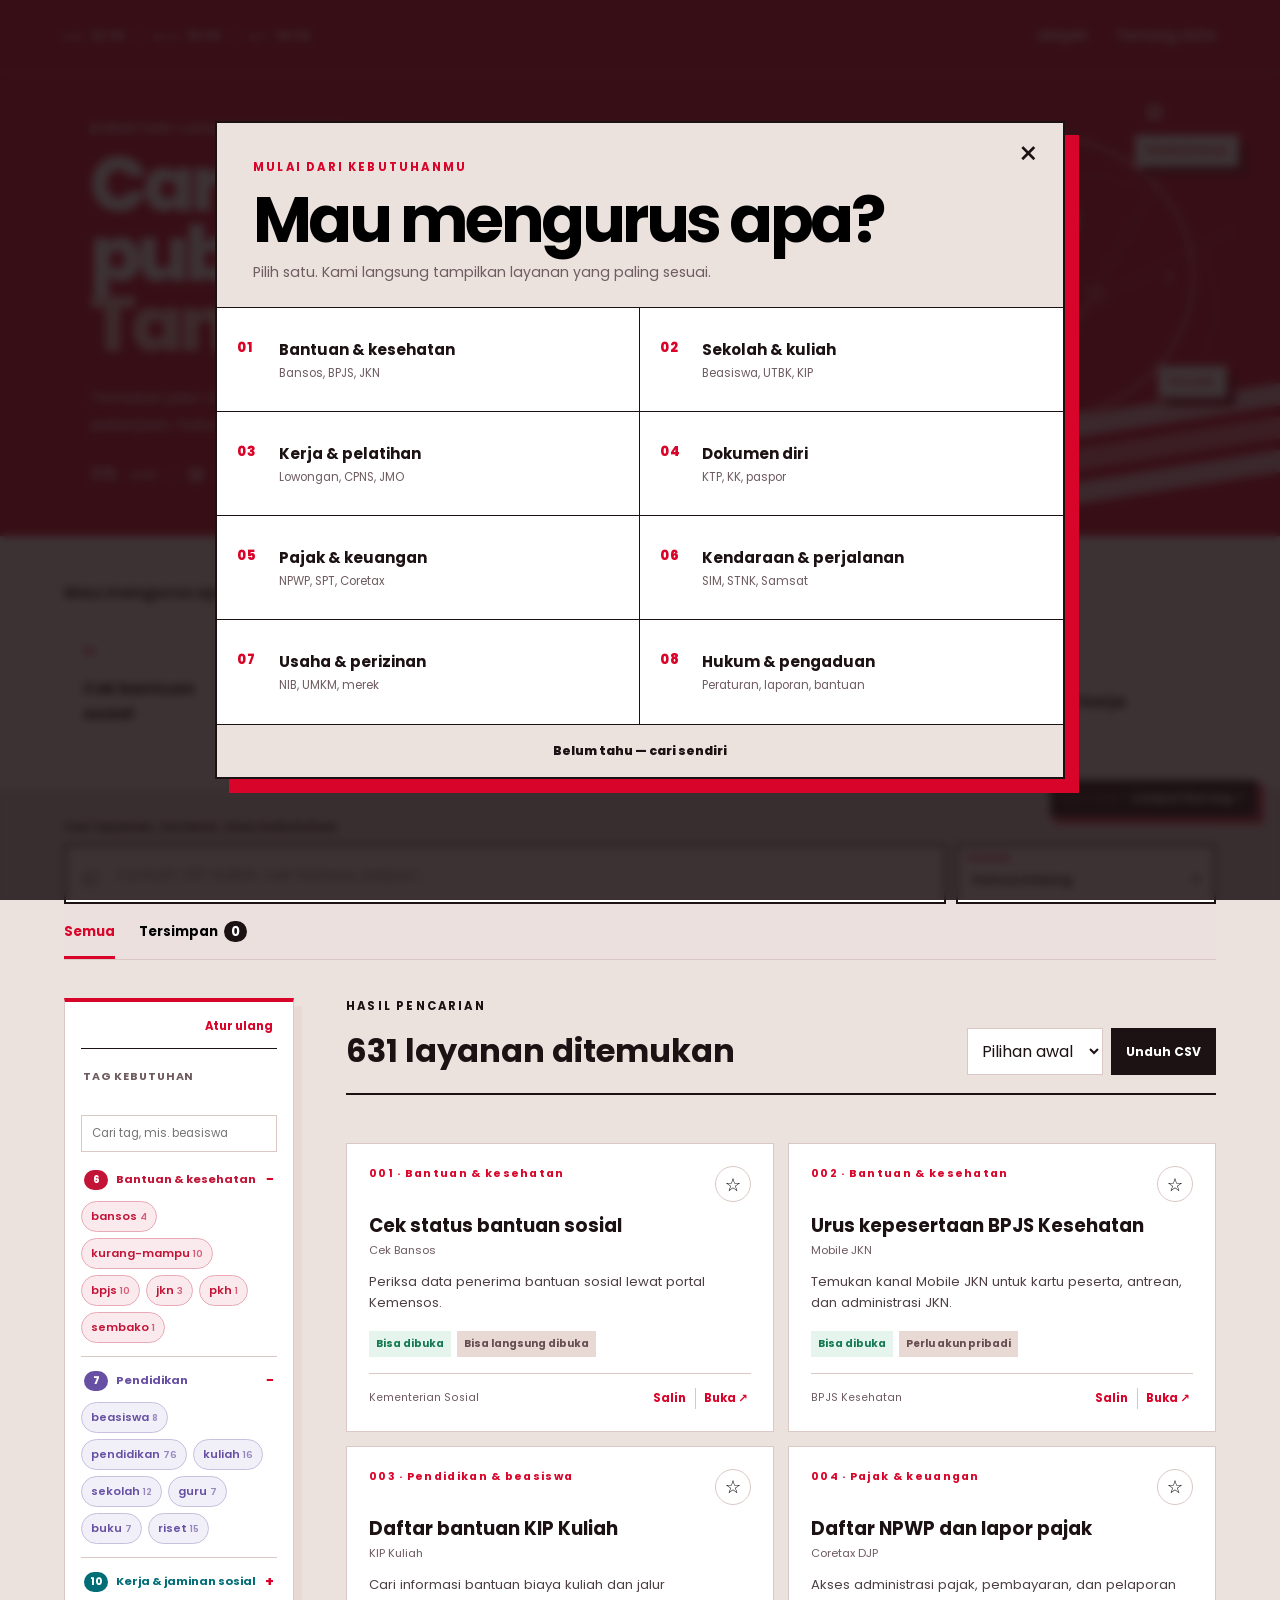
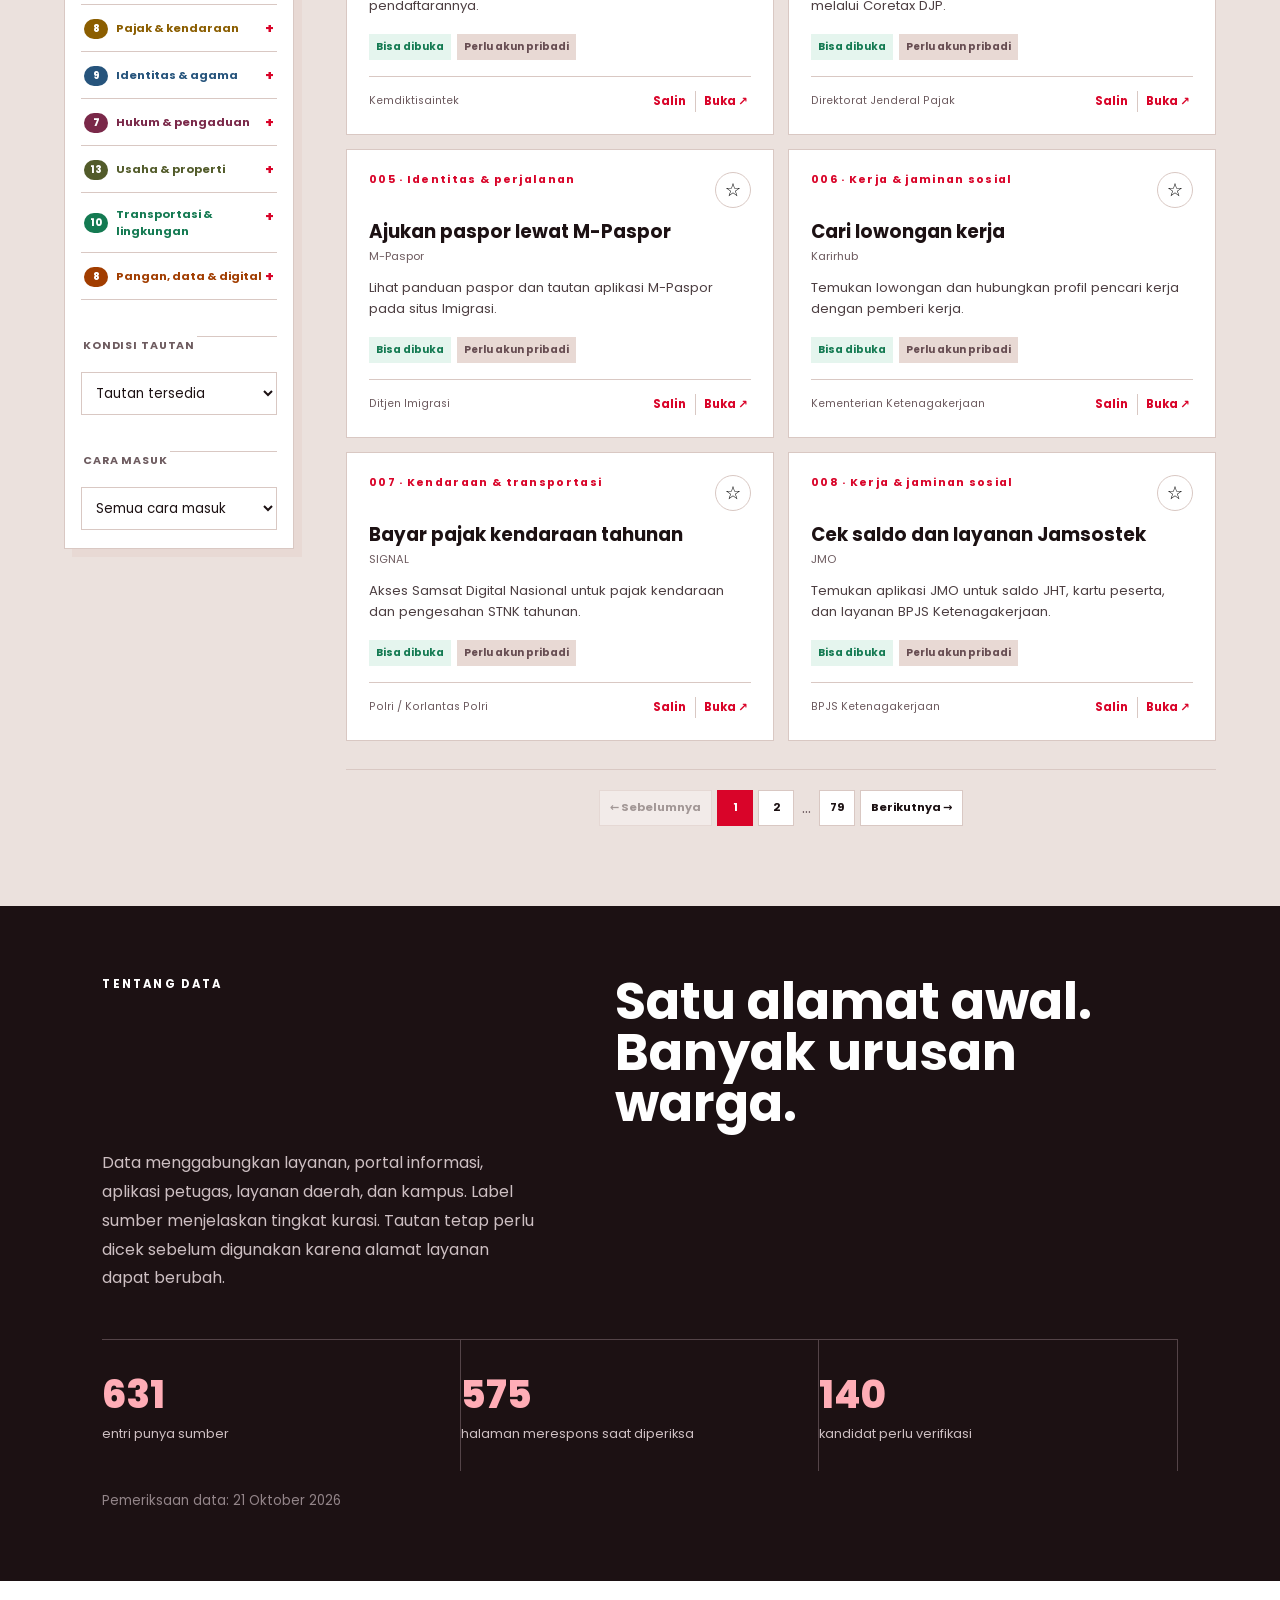
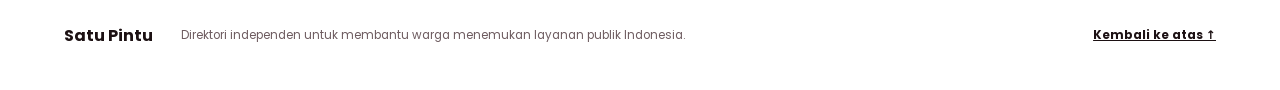
==== commit 41c70ee9: "Move game launcher above hosting badge" ====
--- a/index.html
+++ b/index.html
@@ -8,148 +8,20 @@
   <link rel="preconnect" href="https://fonts.googleapis.com">
   <link rel="preconnect" href="https://fonts.gstatic.com" crossorigin>
   <link href="https://fonts.googleapis.com/css2?family=Poppins:wght@400;500;600;700;800&display=swap" rel="stylesheet">
-  <link rel="stylesheet" href="style.css?v=25">
+  <link rel="stylesheet" href="assets/css/style.css?v=27">
 </head>
 <body>
-  <div class="intro-wipe" aria-hidden="true"><i></i></div>
-  <canvas id="cursor-tail" aria-hidden="true"></canvas>
-  <a class="skip" href="#hasil">Lewati ke hasil</a>
-  <header class="topbar">
-    <div class="zone-clocks" aria-label="Waktu Indonesia saat ini">
-      <span><small>WIB</small><b id="clock-wib">--.--</b></span>
-      <span><small>WITA</small><b id="clock-wita">--.--</b></span>
-      <span><small>WIT</small><b id="clock-wit">--.--</b></span>
-    </div>
-    <nav aria-label="Navigasi utama"><a href="#jelajah">Jelajah</a><a href="#tentang">Tentang data</a></nav>
-  </header>
-
+  <div id="app-loading" class="boot-loading"><strong>Memuat Satu Pintu…</strong></div>
+  <div data-include="partials/header.html"></div>
   <main>
-    <section class="hero" aria-labelledby="hero-title">
-      <div class="flag-stream" aria-hidden="true"><i></i><i></i><i></i></div>
-      <div class="motion-field" aria-hidden="true">
-        <div class="motion-disc">
-          <span class="compass-letter north">N</span><span class="compass-letter east">E</span>
-          <span class="compass-letter south">S</span><span class="compass-letter west">W</span>
-          <i class="compass-needle"></i>
-        </div>
-        <b class="motion-label ml-one">BANSOS</b>
-        <b class="motion-label ml-two">PENDIDIKAN</b>
-        <b class="motion-label ml-three">PAJAK</b>
-        <i class="motion-dot md-one"></i><i class="motion-dot md-two"></i>
-      </div>
-      <div class="hero-copy">
-        <p class="eyebrow">DIREKTORI LAYANAN INDONESIA</p>
-        <h1 id="hero-title">Cari layanan publik.<br><em>Tanpa tersesat.</em></h1>
-        <p class="intro">Temukan jalur resmi untuk bantuan sosial, pendidikan, kesehatan, pajak, dokumen, pekerjaan, hukum, dan kebutuhan warga lainnya.</p>
-        <div class="hero-stats" aria-label="Ringkasan data"><strong>771</strong> entri <i></i><strong>12</strong> bidang <i></i><strong>631</strong> bersumber</div>
-      </div>
-      <div class="hero-mark" aria-hidden="true"><span></span><span></span><span></span><b>↗</b></div>
-    </section>
-
-    <section class="quick" aria-labelledby="quick-title">
-      <h2 id="quick-title">Mau mengurus apa?</h2>
-      <div class="quick-grid">
-        <button data-quick="bansos"><span>01</span>Cek bantuan sosial</button>
-        <button data-quick="bpjs jkn"><span>02</span>Urus BPJS / JKN</button>
-        <button data-quick="beasiswa"><span>03</span>Cari beasiswa</button>
-        <button data-quick="pajak"><span>04</span>Bayar pajak</button>
-        <button data-quick="paspor"><span>05</span>Urus paspor</button>
-        <button data-quick="lowongan kerja"><span>06</span>Cari kerja</button>
-      </div>
-    </section>
-
-    <dialog class="welcome-dialog" id="welcome-dialog" aria-labelledby="welcome-title" tabindex="-1">
-      <button class="welcome-close" id="welcome-close" aria-label="Tutup pilihan awal">×</button>
-      <div class="welcome-head"><p class="eyebrow">MULAI DARI KEBUTUHANMU</p><h2 id="welcome-title">Mau mengurus apa?</h2><p>Pilih satu. Kami langsung tampilkan layanan yang paling sesuai.</p></div>
-      <div class="welcome-choices">
-        <button data-welcome-topic="bantuan"><small>01</small><b>Bantuan & kesehatan</b><span>Bansos, BPJS, JKN</span></button>
-        <button data-welcome-topic="pendidikan"><small>02</small><b>Sekolah & kuliah</b><span>Beasiswa, UTBK, KIP</span></button>
-        <button data-welcome-topic="kerja"><small>03</small><b>Kerja & pelatihan</b><span>Lowongan, CPNS, JMO</span></button>
-        <button data-welcome-topic="identitas"><small>04</small><b>Dokumen diri</b><span>KTP, KK, paspor</span></button>
-        <button data-welcome-topic="pajak"><small>05</small><b>Pajak & keuangan</b><span>NPWP, SPT, Coretax</span></button>
-        <button data-welcome-topic="transportasi"><small>06</small><b>Kendaraan & perjalanan</b><span>SIM, STNK, Samsat</span></button>
-        <button data-welcome-topic="usaha"><small>07</small><b>Usaha & perizinan</b><span>NIB, UMKM, merek</span></button>
-        <button data-welcome-topic="hukum"><small>08</small><b>Hukum & pengaduan</b><span>Peraturan, laporan, bantuan</span></button>
-      </div>
-      <button class="welcome-search" id="welcome-search">Belum tahu — cari sendiri</button>
-    </dialog>
-
-    <dialog class="game-dialog" id="game-dialog">
-      <div class="game-dialog-head"><div><p class="eyebrow">MINI GAME</p><h2>Lompat Karung: Lewati Masalah</h2></div><button id="game-close" aria-label="Tutup permainan">×</button></div>
-      <div class="game-shell">
-        <div class="game-hud"><span>SKOR <b id="game-score">0000</b></span><span>REKOR <b id="game-best">0000</b></span><span>KECEPATAN <b id="game-speed">1.0×</b></span><span>TARGET <b>2500</b></span></div>
-        <div id="game-stage" tabindex="0" role="application" aria-label="Permainan Lompat Karung. Tekan Spasi atau klik untuk melompat.">
-          <div class="game-overlay" id="game-overlay">
-            <p id="game-message">Siap melewati masalah?</p>
-            <div class="skin-picker" role="radiogroup" aria-label="Pilih karakter">
-              <button data-skin="0" role="radio" aria-checked="true"><span class="skin-preview skin-red"><i class="preview-head"></i><i class="preview-shirt"></i><i class="preview-sack"></i></span><b>Merdeka</b></button>
-              <button data-skin="1" role="radio" aria-checked="false"><span class="skin-preview skin-green"><i class="preview-head"></i><i class="preview-shirt"></i><i class="preview-sack"></i></span><b>Rimba</b></button>
-              <button data-skin="2" role="radio" aria-checked="false"><span class="skin-preview skin-blue"><i class="preview-head"></i><i class="preview-shirt"></i><i class="preview-sack"></i></span><b>Samudra</b></button>
-            </div>
-            <button id="game-start">Mulai main</button>
-          </div>
-        </div>
-      </div>
-      <div class="game-dialog-foot"><kbd>SPACE</kbd><span>atau klik arena untuk melompat</span></div>
-    </dialog>
-
-    <button class="game-fab" id="game-open" aria-haspopup="dialog" aria-controls="game-dialog"><span>MINI GAME</span><b>Lompat Karung ↗</b></button>
-
-    <section class="explore" id="jelajah">
-      <div class="search-wrap">
-        <div class="hero-dock">
-          <strong>Direktori Layanan Indonesia</strong>
-          <span>771 entri <i></i> 12 bidang <i></i> 631 bersumber</span>
-          <a href="#hero-title">Lihat pengantar ↑</a>
-        </div>
-        <label for="search">Cari layanan, instansi, atau kebutuhan</label>
-        <div class="search-line">
-          <div class="searchbox"><span aria-hidden="true">⌕</span><input id="search" type="search" autocomplete="off" placeholder="Contoh: KIP Kuliah, cek bansos, paspor…"><button id="clear-search" aria-label="Hapus pencarian" hidden>×</button></div>
-          <label class="topic-box"><span>Bidang</span><select id="topic-select" aria-label="Pilih bidang layanan"></select></label>
-        </div>
-        <div class="tabs" role="tablist" aria-label="Jenis hasil">
-          <button role="tab" data-view="all" aria-selected="true">Semua</button>
-          <button role="tab" data-view="saved" aria-selected="false">Tersimpan <span id="saved-count">0</span></button>
-        </div>
-      </div>
-
-      <div class="workspace">
-        <button class="filter-toggle" id="filter-toggle" aria-expanded="false" aria-controls="filters">Saring hasil <span id="filter-count">0</span></button>
-        <aside class="filters" id="filters" aria-label="Filter hasil">
-          <div class="filter-head"><button id="reset">Atur ulang</button></div>
-          <fieldset><legend>Tag kebutuhan</legend><label class="tag-search"><span class="sr-only">Cari tag</span><input id="tag-search" type="search" placeholder="Cari tag, mis. beasiswa"></label><div id="tags" class="tag-groups"></div></fieldset>
-          <fieldset><legend>Kondisi tautan</legend><select id="status"><option value="sourced">Tautan tersedia</option><option value="reachable">Bisa dibuka saat diperiksa</option><option value="review">Belum bisa dipastikan</option><option value="all">Tampilkan semuanya</option></select></fieldset>
-          <fieldset><legend>Cara masuk</legend><select id="access"><option value="all">Semua cara masuk</option><option value="publik">Bisa langsung dibuka</option><option value="akun-masyarakat">Perlu akun pribadi</option><option value="akun-pelaku-usaha">Perlu akun usaha</option><option value="petugas">Khusus petugas</option></select></fieldset>
-        </aside>
-
-        <section class="results" id="hasil" aria-labelledby="result-title">
-          <div class="result-head">
-            <div><p class="eyebrow">HASIL PENCARIAN</p><h2 id="result-title"><span id="result-count">0</span> layanan ditemukan</h2></div>
-            <div class="result-actions"><select id="sort" aria-label="Urutkan hasil"><option value="priority">Pilihan awal</option><option value="az">Nama A–Z</option><option value="institution">Instansi A–Z</option></select><button id="export">Unduh CSV</button></div>
-          </div>
-          <div id="active-filters" class="active-filters" aria-label="Filter aktif"></div>
-          <p id="live" class="sr-only" aria-live="polite"></p>
-          <div id="cards" class="cards"></div>
-          <div id="empty" class="empty" hidden><strong>Belum ada hasil.</strong><p>Coba kata lebih umum atau hapus sebagian filter.</p><button id="empty-reset">Hapus semua filter</button></div>
-          <nav id="pagination" class="pagination" aria-label="Halaman hasil" hidden></nav>
-        </section>
-      </div>
-    </section>
-
-    <section class="about" id="tentang">
-      <p class="eyebrow">TENTANG DATA</p>
-      <h2>Satu alamat awal.<br>Banyak urusan warga.</h2>
-      <p>Data menggabungkan layanan, portal informasi, aplikasi petugas, layanan daerah, dan kampus. Label sumber menjelaskan tingkat kurasi. Tautan tetap perlu dicek sebelum digunakan karena alamat layanan dapat berubah.</p>
-      <dl><div><dt>631</dt><dd>entri punya sumber</dd></div><div><dt>575</dt><dd>halaman merespons saat diperiksa</dd></div><div><dt>140</dt><dd>kandidat perlu verifikasi</dd></div></dl>
-      <small>Pemeriksaan data: 21 Oktober 2026</small>
-    </section>
+    <div data-include="partials/hero.html"></div>
+    <div data-include="partials/quick-links.html"></div>
+    <div data-include="partials/welcome-dialog.html"></div>
+    <div data-include="partials/game-dialog.html"></div>
+    <div data-include="partials/explorer.html"></div>
+    <div data-include="partials/about.html"></div>
   </main>
-
-  <footer><b>Satu Pintu</b><p>Direktori independen untuk membantu warga menemukan layanan publik Indonesia.</p><a href="#">Kembali ke atas ↑</a></footer>
-
-  <dialog id="detail"><button class="dialog-close" aria-label="Tutup">×</button><div id="detail-body"></div></dialog>
-  <div id="toast" role="status" aria-live="polite"></div>
-  <script src="catalog.js?v=2"></script>
-  <script src="app.js?v=19"></script>
+  <div data-include="partials/footer.html"></div>
+  <script src="assets/js/bootstrap.js?v=1"></script>
 </body>
 </html>
--- a/assets/css/style.css
+++ b/assets/css/style.css
@@ -0,0 +1,105 @@
+:root{--red:#d90429;--dark:#870018;--ink:#1c1113;--muted:#6e5c60;--paper:#fff8f5;--line:#eadbd7;--white:#fff;--soft:#f6ece8;--green:#147a52;--shadow:0 14px 40px rgba(94,25,35,.09)}
+*{box-sizing:border-box}html{scroll-behavior:smooth}body{margin:0;color:var(--ink);background:var(--paper);font-family:Poppins,system-ui,sans-serif}button,input,select{font:inherit}button,a{tap-highlight-color:transparent}button{cursor:pointer}a{color:inherit}.skip{position:fixed;left:1rem;top:-5rem;background:#fff;padding:.8rem 1rem;z-index:99}.skip:focus{top:1rem}:focus-visible{outline:3px solid #111;outline-offset:3px}[hidden]{display:none!important}.sr-only{position:absolute;width:1px;height:1px;padding:0;margin:-1px;overflow:hidden;clip:rect(0,0,0,0);white-space:nowrap;border:0}
+.topbar{height:72px;padding:0 clamp(20px,5vw,72px);display:flex;align-items:center;justify-content:space-between;background:var(--red);color:#fff}.brand{display:flex;align-items:center;gap:12px;text-decoration:none}.brand span{display:grid;place-items:center;width:38px;height:38px;border:2px solid #fff;font-weight:800}.brand b{font-size:1.05rem}.topbar nav{display:flex;gap:28px}.topbar nav a{font-size:.83rem;font-weight:600;text-decoration:none}.topbar nav a:hover{text-decoration:underline}
+.hero{position:relative;min-height:410px;overflow:hidden;padding:64px clamp(20px,7vw,108px);display:grid;grid-template-columns:minmax(0,690px) 1fr;align-items:center;background:var(--red);color:#fff;border-top:1px solid rgba(255,255,255,.28)}.eyebrow{margin:0 0 12px;font-size:.72rem;letter-spacing:.19em;font-weight:700}.hero h1{font-size:clamp(2.6rem,6vw,5.7rem);line-height:.91;letter-spacing:-.06em;margin:0;font-weight:800}.hero h1 em{color:#ffc6c2;font-style:normal}.intro{max-width:650px;font-size:1rem;line-height:1.7;margin:24px 0}.hero-stats{display:flex;gap:14px;align-items:center;font-size:.82rem}.hero-stats strong{font-size:1.05rem}.hero-stats i{width:1px;height:18px;background:rgba(255,255,255,.5)}.hero-mark{position:absolute;right:5vw;width:260px;height:260px;border:2px solid rgba(255,255,255,.35);border-radius:50%;display:grid;place-items:center;transform:rotate(-8deg)}.hero-mark:before,.hero-mark:after{content:"";position:absolute;background:#fff}.hero-mark:before{width:2px;height:330px;transform:rotate(38deg)}.hero-mark:after{height:2px;width:330px;transform:rotate(-19deg)}.hero-mark b{font-size:4rem}.hero-mark span{position:absolute;border-radius:50%;border:1px solid rgba(255,255,255,.4);width:160px;height:160px}
+.quick{padding:44px clamp(20px,5vw,72px);background:#fff;border-bottom:1px solid var(--line)}.quick h2{margin:0 0 20px;font-size:1rem}.quick-grid{display:grid;grid-template-columns:repeat(6,1fr);gap:1px;background:var(--line);border:1px solid var(--line)}.quick-grid button{min-height:100px;border:0;background:#fff;padding:18px;text-align:left;font-weight:700;transition:.15s}.quick-grid button:hover{background:var(--red);color:#fff}.quick-grid span{display:block;color:var(--red);font-size:.68rem;margin-bottom:16px}.quick-grid button:hover span{color:#fff}
+.explore{padding:0 clamp(20px,5vw,72px) 80px}.search-wrap{position:sticky;top:0;z-index:10;background:rgba(255,248,245,.97);backdrop-filter:blur(12px);padding:28px 0 0;border-bottom:1px solid var(--line)}.search-wrap>label{display:block;font-size:.78rem;font-weight:700;margin-bottom:8px}.searchbox{display:flex;align-items:center;background:#fff;border:2px solid var(--ink);height:60px}.searchbox>span{font-size:1.8rem;padding:0 16px}.searchbox input{width:100%;height:100%;border:0;outline:0;font-size:1rem;background:transparent}.searchbox button{border:0;background:transparent;font-size:1.7rem;padding:0 20px}.tabs{display:flex;gap:24px;overflow:auto;padding-top:18px}.tabs button{white-space:nowrap;border:0;border-bottom:3px solid transparent;background:transparent;padding:0 0 14px;font-size:.82rem;font-weight:700}.tabs button[aria-selected=true]{color:var(--red);border-color:var(--red)}.tabs span{background:var(--ink);color:#fff;border-radius:12px;padding:1px 7px;margin-left:3px}
+.workspace{display:grid;grid-template-columns:230px 1fr;gap:52px;padding-top:38px}.filters{font-size:.83rem}.filter-head{display:flex;justify-content:space-between;align-items:center}.filter-head h2{font-size:1rem}.filter-head button{border:0;background:transparent;color:var(--red);font-size:.72rem;font-weight:700;padding:4px}.filters fieldset{border:0;border-top:1px solid var(--line);padding:20px 0;margin:0}.filters legend{padding-top:20px;font-weight:700}.topic-list{display:grid;gap:5px;margin-top:12px}.topic-list button{display:flex;justify-content:space-between;border:0;background:transparent;padding:7px 6px;text-align:left;border-left:3px solid transparent}.topic-list button:hover,.topic-list button.active{color:var(--red);border-color:var(--red);background:#fff}.topic-list small{color:var(--muted)}.tag-search{display:block;margin:12px 0 10px}.tag-search input{width:100%;border:1px solid var(--line);background:#fff;padding:9px 10px;font-size:.72rem}.tag-groups{display:grid;gap:6px}.tag-group{border-bottom:1px solid var(--line);padding-bottom:5px}.tag-group summary{display:flex;justify-content:space-between;cursor:pointer;padding:7px 3px;font-size:.7rem;font-weight:700;list-style:none}.tag-group summary::-webkit-details-marker{display:none}.tag-group summary:after{content:'+';color:var(--red);font-size:.9rem}.tag-group[open] summary:after{content:'−'}.tag-group-list{display:flex;flex-wrap:wrap;gap:6px;padding:4px 0 8px}.tag-group-list button,.active-filters button{border:1px solid var(--line);background:#fff;border-radius:99px;padding:6px 9px;font-size:.7rem}.tag-group-list button.active{background:var(--ink);color:#fff;border-color:var(--ink)}.tag-empty{font-size:.7rem;color:var(--muted);margin:6px 0}select{width:100%;border:1px solid var(--line);background:#fff;padding:10px;color:var(--ink)}
+.result-head{display:flex;justify-content:space-between;gap:20px;align-items:end;border-bottom:2px solid var(--ink);padding-bottom:18px}.result-head h2{font-size:clamp(1.25rem,2.5vw,2rem);margin:0}.result-actions{display:flex;gap:8px}.result-actions select{width:auto}.result-actions button,#export{border:1px solid var(--ink);background:var(--ink);color:#fff;padding:10px 14px;font-size:.76rem;font-weight:700}.active-filters{display:flex;gap:6px;flex-wrap:wrap;padding:14px 0;min-height:48px}.active-filters button:after{content:" ×"}.cards{display:grid;grid-template-columns:repeat(2,minmax(0,1fr));gap:14px}.card{position:relative;background:#fff;border:1px solid var(--line);padding:22px;min-height:265px;display:flex;flex-direction:column;transition:.15s}.card:hover{transform:translateY(-2px);box-shadow:var(--shadow);border-color:#d5b8b1}.card-top{display:flex;justify-content:space-between;gap:10px}.card .number{font-size:.68rem;color:var(--red);font-weight:700;letter-spacing:.12em}.save{border:1px solid var(--line);background:#fff;width:36px;height:36px;border-radius:50%;font-size:1.15rem}.save.active{background:var(--red);color:#fff;border-color:var(--red)}.card h3{font-size:1.15rem;line-height:1.3;margin:12px 0 4px}.original{font-size:.7rem;color:var(--muted);margin:0 0 12px}.summary{font-size:.82rem;line-height:1.6;color:#4d3f42;margin:0 0 18px}.meta{display:flex;flex-wrap:wrap;gap:6px;margin-top:auto}.badge{font-size:.64rem;font-weight:700;padding:5px 7px;background:var(--soft);color:#674d52}.badge.ok{background:#e5f5ee;color:var(--green)}.badge.warn{background:#fff0cf;color:#805b00}.card-foot{display:flex;align-items:center;justify-content:space-between;gap:10px;border-top:1px solid var(--line);margin-top:16px;padding-top:14px}.institution{font-size:.67rem;color:var(--muted);overflow:hidden;text-overflow:ellipsis;white-space:nowrap}.card-actions{display:flex;gap:6px;white-space:nowrap}.card-actions button,.card-actions a{border:0;background:transparent;color:var(--red);font-size:.72rem;font-weight:700;text-decoration:none;padding:2px 3px}.card-actions button+button,.card-actions button+a{border-left:1px solid var(--line);padding-left:8px}.empty{text-align:center;background:#fff;border:1px dashed var(--line);padding:70px 20px}.empty strong{font-size:1.4rem}.empty button,.load-more{border:0;background:var(--red);color:#fff;padding:12px 18px;font-weight:700}.load-more{display:block;margin:26px auto 0}
+.about{background:var(--ink);color:#fff;padding:70px clamp(20px,8vw,120px);display:grid;grid-template-columns:1fr 1.3fr;gap:20px 80px}.about h2{font-size:clamp(2rem,4vw,4rem);line-height:1;margin:0}.about>p:not(.eyebrow){color:#cdbfc2;line-height:1.8;margin:0}.about dl{grid-column:1/-1;display:grid;grid-template-columns:repeat(3,1fr);margin:26px 0 0;border-top:1px solid #544448}.about dl div{padding:26px 0;border-right:1px solid #544448}.about dt{font-size:2.4rem;font-weight:800;color:#ffadb6}.about dd{margin:2px 0;color:#cdbfc2;font-size:.8rem}.about small{grid-column:1/-1;color:#938589}footer{padding:34px clamp(20px,5vw,72px);display:flex;align-items:center;gap:28px;background:#fff}footer p{font-size:.73rem;color:var(--muted);margin-right:auto}footer a{font-size:.74rem;font-weight:700}
+dialog{width:min(680px,calc(100% - 28px));max-height:88vh;border:0;padding:0;box-shadow:0 25px 80px #3e111d55}dialog::backdrop{background:#1c1113cc}.dialog-close{position:absolute;right:16px;top:12px;border:0;background:#fff;font-size:1.8rem}.detail-inner{padding:36px}.detail-inner .eyebrow{color:var(--red)}.detail-inner h2{font-size:1.7rem;margin:4px 40px 6px 0}.detail-inner>p{line-height:1.7}.detail-grid{display:grid;grid-template-columns:1fr 1fr;gap:14px;margin:22px 0}.detail-grid div{background:var(--soft);padding:12px}.detail-grid small{display:block;color:var(--muted);margin-bottom:5px}.all-tags{display:flex;flex-wrap:wrap;gap:5px}.all-tags span{font-size:.65rem;background:var(--soft);padding:5px}.detail-actions{display:flex;gap:8px;margin-top:22px}.detail-actions a,.detail-actions button{background:var(--red);color:#fff;border:0;padding:12px 16px;text-decoration:none;font-size:.8rem;font-weight:700}.detail-actions button{background:var(--ink)}#toast{position:fixed;right:20px;bottom:20px;z-index:40;background:var(--ink);color:#fff;padding:12px 16px;font-size:.75rem;opacity:0;transform:translateY(10px);pointer-events:none;transition:.2s}#toast.show{opacity:1;transform:none}
+@media(max-width:1000px){.hero-mark{opacity:.22;right:-80px}.quick-grid{grid-template-columns:repeat(3,1fr)}.workspace{grid-template-columns:1fr}.filters{display:grid;grid-template-columns:repeat(2,1fr);gap:12px}.filter-head{grid-column:1/-1}.filters fieldset{padding:10px 0}.filters legend{padding-top:10px}.topic-list{grid-template-columns:repeat(2,1fr)}.cards{grid-template-columns:repeat(2,1fr)}}
+@media(max-width:680px){.topbar{height:60px;padding:0 18px}.topbar nav{display:none}.hero{min-height:360px;padding:44px 20px}.hero h1{font-size:2.75rem}.hero-mark{display:none}.hero-stats{gap:9px;font-size:.68rem}.quick{padding:28px 18px}.quick-grid{grid-template-columns:repeat(2,1fr)}.quick-grid button{min-height:86px}.explore{padding:0 16px 60px}.search-wrap{padding-top:18px}.searchbox{height:54px}.tabs{gap:18px}.workspace{gap:26px;padding-top:24px}.filters{grid-template-columns:1fr 1fr}.filters fieldset:nth-of-type(1),.filters fieldset:nth-of-type(2){grid-column:1/-1}.topic-list{grid-template-columns:1fr 1fr}.result-head{align-items:start;flex-direction:column}.result-actions{width:100%}.result-actions select{flex:1;min-width:0}.cards{grid-template-columns:1fr}.about{grid-template-columns:1fr;padding:54px 20px}.about dl{grid-template-columns:1fr}.about dl div{border-right:0;border-bottom:1px solid #544448}.about>p:not(.eyebrow){margin-top:10px}footer{align-items:start;flex-direction:column;gap:8px}.detail-grid{grid-template-columns:1fr}}
+@media(prefers-reduced-motion:reduce){*{scroll-behavior:auto!important;transition:none!important}.card:hover{transform:none}}
+
+/* Motion and citizen-need taxonomy */
+.intro-wipe{position:fixed;inset:0;z-index:100;pointer-events:none;background:#fff;animation:wipe-away .7s cubic-bezier(.76,0,.24,1) forwards}.intro-wipe i{position:absolute;inset:0 50% 0 0;background:var(--red)}
+.hero{--mx:0px;--my:0px;--rx:0px;--ry:0px}.hero-copy{position:relative;z-index:2;transform:translate3d(var(--mx),var(--my),0);transition:transform .16s ease-out}.hero-mark{z-index:1;transform:translate3d(var(--rx),var(--ry),0) rotate(-8deg);transition:transform .2s ease-out}.hero-mark span:nth-child(1){animation:ring-pulse 4s ease-in-out infinite}.hero-mark span:nth-child(2){width:110px;height:110px;animation:ring-pulse 4s 1s ease-in-out infinite}.hero-mark span:nth-child(3){width:55px;height:55px;animation:ring-pulse 4s 2s ease-in-out infinite}
+.flag-stream{position:absolute;right:-6vw;bottom:24px;width:min(48vw,680px);height:96px;transform:rotate(-9deg);opacity:.72;overflow:hidden}.flag-stream i{position:absolute;right:-12%;width:116%;height:22px;background:#fff;animation:flag-flow 6s ease-in-out infinite}.flag-stream i:nth-child(1){top:4px}.flag-stream i:nth-child(2){top:37px;background:#ff9cab;animation-delay:-2s}.flag-stream i:nth-child(3){top:70px;animation-delay:-4s}
+.tag-group{--group-color:#555}.tag-group summary{color:var(--group-color)}.tag-group-name{display:flex;align-items:center;gap:8px}.tag-count{display:inline-grid;place-items:center;min-width:24px;height:20px;padding:0 6px;border-radius:999px;background:var(--group-color);color:#fff;font-size:.61rem;font-weight:800;line-height:1}.tag-group-list button{border-color:color-mix(in srgb,var(--group-color) 36%,#fff);background:color-mix(in srgb,var(--group-color) 9%,#fff);color:var(--group-color);font-weight:600}.tag-group-list button small{opacity:.65}.tag-group-list button.active{background:var(--group-color);border-color:var(--group-color);color:#fff}.card{animation:card-in .26s ease-out both}
+@keyframes wipe-away{0%{transform:translateX(0)}100%{transform:translateX(105%);visibility:hidden}}
+@keyframes ring-pulse{0%,100%{transform:scale(.92);opacity:.35}50%{transform:scale(1.12);opacity:.8}}
+@keyframes flag-flow{0%,100%{transform:translateX(0) skewX(-20deg)}50%{transform:translateX(-7%) skewX(-20deg)}}
+@keyframes card-in{from{opacity:.35;transform:translateY(7px)}to{opacity:1;transform:none}}
+@media(max-width:680px){.flag-stream{width:82vw;height:65px;bottom:8px;opacity:.28}.flag-stream i{height:13px}.flag-stream i:nth-child(2){top:24px}.flag-stream i:nth-child(3){top:44px}}
+@media(prefers-reduced-motion:reduce){.intro-wipe{display:none}.hero-copy,.hero-mark{transform:none!important}.hero-mark span,.flag-stream i,.card{animation:none!important}}
+
+/* Visible parallax map: real service categories orbit around directory count */
+.hero{--sy:0px}.motion-field{position:absolute;z-index:1;right:clamp(-30px,3vw,70px);top:35px;width:390px;height:340px;transform:translate3d(var(--rx),calc(var(--ry) + var(--sy)),0);transition:transform .18s ease-out;pointer-events:none}.motion-disc{position:absolute;inset:34px 48px 22px 34px;border:2px solid rgba(255,255,255,.8);border-radius:50%;display:grid;place-content:center;text-align:center;color:#fff;animation:disc-breathe 5s ease-in-out infinite}.motion-disc:before,.motion-disc:after{content:"";position:absolute;inset:50% -34px auto;height:2px;background:#fff;transform:rotate(32deg);transform-origin:center}.motion-disc:after{transform:rotate(-48deg)}.motion-disc span{font-size:4.3rem;line-height:.85;font-weight:800;letter-spacing:-.08em}.motion-disc small{font-size:.62rem;letter-spacing:.25em;margin-top:10px}.motion-label{position:absolute;padding:8px 12px;background:#fff;color:var(--red);font-size:.65rem;letter-spacing:.12em;box-shadow:8px 8px 0 var(--dark);animation:label-float 4.5s ease-in-out infinite}.ml-one{left:0;top:78px}.ml-two{right:3px;top:34px;animation-delay:-1.2s}.ml-three{right:15px;bottom:43px;animation-delay:-2.5s}.motion-dot{position:absolute;width:15px;height:15px;border:3px solid #fff;border-radius:50%;animation:dot-orbit 7s linear infinite}.md-one{left:45px;bottom:35px}.md-two{right:80px;top:4px;animation-delay:-3s}.hero-mark{opacity:.22}
+@keyframes disc-breathe{0%,100%{transform:rotate(-4deg) scale(.98)}50%{transform:rotate(5deg) scale(1.035)}}
+@keyframes label-float{0%,100%{transform:translate3d(0,-6px,0) rotate(-2deg)}50%{transform:translate3d(8px,9px,0) rotate(2deg)}}
+@keyframes dot-orbit{0%{transform:translate(0,0) scale(.8)}25%{transform:translate(30px,-18px) scale(1.15)}50%{transform:translate(56px,8px) scale(.8)}75%{transform:translate(22px,28px) scale(1.15)}100%{transform:translate(0,0) scale(.8)}}
+@media(max-width:1000px){.motion-field{right:-80px;opacity:.55}.hero-copy{max-width:72%}}
+@media(max-width:680px){.hero-copy{max-width:100%}.motion-field{display:block;top:auto;right:-95px;bottom:-35px;width:285px;height:220px;opacity:.32}.motion-disc{inset:20px 35px 12px 22px}.motion-disc span{font-size:3rem}.motion-label{padding:6px 8px;font-size:.52rem}.ml-one{top:50px}.ml-two{top:15px}.ml-three{bottom:28px}.md-one{bottom:18px}.hero .intro{max-width:88%}}
+@media(prefers-reduced-motion:reduce){.motion-field{transform:none!important}.motion-disc,.motion-label,.motion-dot{animation:none!important}}
+
+/* Reduced masthead and compass centerpiece */
+.topbar{justify-content:flex-end}.motion-disc:before,.motion-disc:after{display:none}.motion-disc .compass-letter{position:absolute;font-size:.62rem;line-height:1;font-weight:700;letter-spacing:.1em;color:#fff}.compass-letter.north{top:17px;left:50%;transform:translateX(-50%)}.compass-letter.east{right:18px;top:50%;transform:translateY(-50%)}.compass-letter.south{bottom:17px;left:50%;transform:translateX(-50%)}.compass-letter.west{left:18px;top:50%;transform:translateY(-50%)}.compass-needle{position:absolute;left:50%;top:50%;width:5px;height:124px;background:#fff;transform-origin:50% 50%;transform:translate(-50%,-50%) rotate(28deg);animation:needle-search 5.5s ease-in-out infinite}.compass-needle:before{content:"";position:absolute;left:50%;top:-16px;transform:translateX(-50%);border-left:11px solid transparent;border-right:11px solid transparent;border-bottom:24px solid #fff}.compass-needle:after{content:"";position:absolute;left:50%;top:50%;width:18px;height:18px;border-radius:50%;background:var(--red);border:4px solid #fff;transform:translate(-50%,-50%)}
+@keyframes needle-search{0%,100%{transform:translate(-50%,-50%) rotate(18deg)}35%{transform:translate(-50%,-50%) rotate(72deg)}70%{transform:translate(-50%,-50%) rotate(-22deg)}}
+@media(max-width:680px){.topbar{height:52px}.topbar nav{display:flex;gap:20px}.compass-needle{height:82px}.motion-disc .compass-letter{font-size:.5rem}}
+@media(prefers-reduced-motion:reduce){.compass-needle{animation:none!important}}
+
+#cursor-tail{position:fixed;inset:0;width:100%;height:100%;z-index:90;pointer-events:none}
+@media(pointer:coarse),(prefers-reduced-motion:reduce){#cursor-tail{display:none}}
+
+/* Lompat Karung */
+.game-zone{padding:64px clamp(20px,5vw,72px);display:grid;grid-template-columns:minmax(240px,.65fr) minmax(0,1.35fr);gap:48px;align-items:center;background:#fff;border-bottom:1px solid var(--line)}.game-copy h2{font-size:clamp(2rem,4vw,4.2rem);line-height:.96;letter-spacing:-.055em;margin:0}.game-copy h2 em{color:var(--red);font-style:normal}.game-copy>p:not(.eyebrow){max-width:440px;color:var(--muted);line-height:1.7}.game-keys{display:flex;align-items:center;gap:10px;margin-top:24px;font-size:.72rem;color:var(--muted)}.game-keys kbd{padding:7px 10px;border:1px solid var(--ink);box-shadow:3px 3px 0 var(--ink);background:#fff;color:var(--ink);font:700 .65rem Poppins,sans-serif}.game-shell{border:2px solid var(--ink);background:var(--paper);box-shadow:10px 10px 0 var(--red)}.game-hud{height:44px;display:flex;align-items:center;justify-content:space-between;padding:0 14px;border-bottom:1px solid var(--ink);font-size:.6rem;letter-spacing:.08em}.game-hud b{font-size:.78rem;margin-left:4px;color:var(--red)}#game-stage{position:relative;width:100%;height:360px;overflow:hidden;outline:0}#game-stage canvas{display:block;width:100%!important;height:100%!important}.game-overlay{position:absolute;inset:0;z-index:3;display:grid;place-content:center;text-align:center;background:rgba(255,248,245,.78);backdrop-filter:blur(3px)}.game-overlay[hidden]{display:none}.game-overlay p{font-size:1rem;font-weight:700;margin:0 0 14px}.game-overlay button{justify-self:center;border:0;background:var(--red);color:#fff;padding:11px 18px;font-weight:700;box-shadow:5px 5px 0 var(--ink)}.game-overlay button:active{transform:translate(2px,2px);box-shadow:3px 3px 0 var(--ink)}
+@media(max-width:900px){.game-zone{grid-template-columns:1fr;gap:26px}.game-copy>p:not(.eyebrow){max-width:620px}}
+@media(max-width:680px){.game-zone{padding:44px 16px}.game-copy h2{font-size:2.5rem}.game-shell{box-shadow:6px 6px 0 var(--red)}#game-stage{height:290px}.game-hud{padding:0 8px}.game-hud span{font-size:.5rem}.game-hud b{display:block;margin:1px 0 0}.game-keys{margin-top:16px}}
+
+.game-launch{margin:0;padding:26px clamp(20px,5vw,72px);min-height:136px;display:flex;align-items:center;justify-content:space-between;gap:28px;background:var(--ink);color:#fff}.game-launch .eyebrow{color:#ff9cab;margin-bottom:5px}.game-launch h2{font-size:clamp(1.4rem,3vw,2.35rem);margin:0;letter-spacing:-.04em}.game-launch p:last-child{margin:4px 0 0;color:#bfaeb2;font-size:.76rem}.game-launch>button{flex:none;border:1px solid #fff;background:#fff;color:var(--ink);padding:14px 18px;font-weight:800;box-shadow:6px 6px 0 var(--red)}.game-launch>button span{color:var(--red);margin-left:12px}.game-dialog{width:min(920px,calc(100% - 28px));max-height:92vh;padding:0;border:2px solid var(--ink);background:var(--paper);overflow:auto}.game-dialog::backdrop{background:rgba(28,17,19,.82)}.game-dialog-head{display:flex;align-items:center;justify-content:space-between;padding:20px 22px;border-bottom:1px solid var(--ink);background:#fff}.game-dialog-head .eyebrow{color:var(--red);margin-bottom:4px}.game-dialog-head h2{font-size:1.15rem;margin:0}.game-dialog-head>button{position:static;border:0;background:transparent;font-size:1.8rem;line-height:1}.game-dialog .game-shell{border:0;box-shadow:none}.game-dialog #game-stage{height:min(56vh,480px)}.game-dialog-foot{display:flex;align-items:center;gap:10px;padding:13px 20px;border-top:1px solid var(--ink);background:#fff;font-size:.7rem;color:var(--muted)}.game-dialog-foot kbd{padding:5px 8px;border:1px solid var(--ink);font:700 .62rem Poppins,sans-serif;color:var(--ink)}
+@media(max-width:680px){.game-launch{min-height:118px;padding:22px 16px}.game-launch p:last-child{display:none}.game-launch>button{padding:11px 13px;box-shadow:4px 4px 0 var(--red);font-size:.72rem}.game-dialog-head{padding:15px}.game-dialog-head h2{font-size:.93rem}.game-dialog #game-stage{height:55vh;min-height:310px}.game-dialog-foot{padding:10px 14px}}
+
+.game-fab{position:fixed;right:22px;bottom:22px;z-index:38;display:flex;align-items:center;gap:10px;border:1px solid #fff;background:var(--ink);color:#fff;padding:10px 13px;box-shadow:5px 5px 0 var(--red);text-align:left}.game-fab span{font-size:.52rem;letter-spacing:.13em;color:#ff9cab}.game-fab b{font-size:.72rem}.game-fab:hover{background:var(--red);box-shadow:5px 5px 0 var(--ink)}.game-fab:active{transform:translate(2px,2px);box-shadow:3px 3px 0 var(--ink)}#toast{bottom:92px}
+@media(max-width:680px){.game-fab{right:14px;bottom:14px;padding:9px 11px;box-shadow:4px 4px 0 var(--red)}.game-fab span{display:none}.game-fab b{font-size:.68rem}#toast{right:14px;bottom:68px}}
+
+.skin-picker{display:flex;justify-content:center;gap:10px;margin:0 0 18px}.skin-picker button{display:grid;justify-items:center;gap:5px;min-width:92px;border:1px solid var(--line);background:#fff;padding:9px 8px 7px;font-size:.64rem;font-weight:700}.skin-picker button[aria-checked=true]{border-color:var(--ink);box-shadow:4px 4px 0 var(--ink);transform:translate(-2px,-2px)}.skin-picker button b{font-size:.64rem}.skin-preview{--shirt:#d90429;--sack:#c99558;--skin:#d89568;position:relative;display:block;width:48px;height:62px}.skin-preview i{position:absolute;display:block}.preview-head{left:16px;top:1px;width:18px;height:18px;border:1px solid var(--ink);border-radius:50%;background:var(--skin)}.preview-shirt{left:12px;top:19px;width:26px;height:20px;border:1px solid var(--ink);background:var(--shirt)}.preview-sack{left:8px;bottom:0;width:34px;height:30px;border:1px solid var(--ink);background:var(--sack);clip-path:polygon(14% 0,86% 0,100% 100%,0 100%)}.skin-red{--shirt:#d90429;--sack:#c99558;--skin:#d89568}.skin-green{--shirt:#2d6a4f;--sack:#765436;--skin:#8d5524}.skin-blue{--shirt:#1d5fa7;--sack:#d2a679;--skin:#f0b78a}
+@media(max-width:680px){.skin-picker{gap:6px;margin-bottom:14px}.skin-picker button{min-width:78px;padding:7px 5px}.skin-preview{transform:scale(.88);margin:-3px 0}}
+
+/* Compact hero handoff */
+.hero{min-height:340px;padding-top:48px;padding-bottom:48px}.hero-dock{max-height:0;overflow:hidden;opacity:0;display:flex;align-items:center;gap:16px;color:var(--ink);transform:translateY(-8px);transition:max-height .22s ease,opacity .18s ease,transform .22s ease}.hero-dock strong{font-size:.74rem}.hero-dock span{display:flex;align-items:center;gap:9px;font-size:.64rem;color:var(--muted)}.hero-dock span i{width:3px;height:3px;background:var(--red)}.hero-dock a{margin-left:auto;color:var(--red);font-size:.65rem;font-weight:700;text-decoration:none}.hero-passed .hero-dock{max-height:42px;padding-bottom:12px;opacity:1;transform:none}
+@media(max-width:680px){.hero{min-height:310px;padding-top:34px;padding-bottom:34px}.hero .intro{margin:17px 0;font-size:.86rem}.hero-dock{gap:8px}.hero-dock strong{font-size:.64rem}.hero-dock span{font-size:.58rem;white-space:nowrap}.hero-dock span i,.hero-dock a{display:none}.hero-passed .hero-dock{max-height:36px;padding-bottom:9px}}
+@media(prefers-reduced-motion:reduce){.hero-dock{transition:none}}
+
+/* Structured filter rail */
+.filter-toggle{display:none}.filters{position:relative;align-self:start;overflow:visible;background:#fff;border:1px solid var(--line);border-top:4px solid var(--red);padding:0 16px 16px;box-shadow:8px 8px 0 var(--soft)}.filter-head{position:static;background:#fff;padding:12px 0 9px;border-bottom:1px solid var(--ink)}.filter-head h2{margin:0}.filters fieldset{padding:18px 0}.filters fieldset:last-child{padding-bottom:2px}.filters legend{font-size:.68rem;letter-spacing:.08em;text-transform:uppercase;color:var(--muted)}
+@media(max-width:1000px){.filters{position:static;max-height:none;overflow:visible;padding:0 16px 14px;box-shadow:6px 6px 0 var(--soft)}.filter-head{grid-column:1/-1}}
+@media(max-width:680px){.workspace{display:block}.filter-toggle{width:100%;display:flex;align-items:center;justify-content:space-between;border:1px solid var(--ink);border-left:5px solid var(--red);background:#fff;padding:12px 14px;font-size:.76rem;font-weight:800;text-align:left}.filter-toggle span{display:grid;place-items:center;min-width:24px;height:20px;background:var(--ink);color:#fff;font-size:.62rem}.filter-toggle[aria-expanded=true]{background:var(--ink);color:#fff}.filter-toggle[aria-expanded=true] span{background:var(--red)}.filters{display:none;margin-top:10px;margin-bottom:26px;box-shadow:5px 5px 0 var(--soft)}.filters.mobile-open{display:grid}.results{margin-top:26px}}
+
+.pagination{display:flex;align-items:center;justify-content:center;gap:5px;margin-top:28px;padding-top:20px;border-top:1px solid var(--line)}.pagination button{min-width:36px;height:36px;border:1px solid var(--line);background:#fff;color:var(--ink);font-size:.7rem;font-weight:700;padding:0 10px}.pagination button[aria-current=page]{background:var(--red);border-color:var(--red);color:#fff}.pagination button:disabled{opacity:.35;cursor:not-allowed}.pagination span{padding:0 3px;color:var(--muted)}#result-title{scroll-margin-top:190px}
+@media(max-width:680px){.pagination{justify-content:space-between;gap:3px}.pagination button{min-width:32px;padding:0 7px}.pagination button:first-child,.pagination button:last-child{font-size:0}.pagination button:first-child:before{content:'←';font-size:.85rem}.pagination button:last-child:after{content:'→';font-size:.85rem}#result-title{scroll-margin-top:170px}}
+
+.search-line{display:grid;grid-template-columns:minmax(0,1fr) clamp(190px,22vw,260px);gap:10px}.topic-box{height:60px;border:2px solid var(--ink);background:#fff;padding:7px 10px 6px;display:flex;flex-direction:column;justify-content:center}.topic-box>span{font-size:.55rem;font-weight:800;letter-spacing:.1em;text-transform:uppercase;color:var(--red);line-height:1}.topic-box select{height:32px;border:0;padding:2px 22px 0 0;background-color:#fff;font-size:.75rem;font-weight:700;outline:0}.topic-box:focus-within{outline:3px solid #111;outline-offset:3px}
+@media(max-width:680px){.search-line{grid-template-columns:minmax(0,1fr) 132px;gap:7px}.topic-box,.searchbox{height:54px}.topic-box{padding:6px 7px}.topic-box select{font-size:.65rem}.searchbox>span{padding:0 10px}.searchbox input{font-size:.8rem}.searchbox button{padding:0 12px}}
+
+.card{cursor:pointer}.card:focus-visible{outline:3px solid var(--ink);outline-offset:3px}
+
+/* Stronger content contrast */
+:root{--paper:#ebe1dd;--line:#d9c8c3;--soft:#e8d9d4;--shadow:0 14px 40px rgba(65,24,31,.14)}
+.search-wrap{background:rgba(235,225,221,.97)}
+
+/* First-visit need picker */
+.welcome-dialog{width:min(850px,calc(100% - 28px));max-height:92vh;border:2px solid var(--ink);padding:0;background:var(--paper);box-shadow:14px 14px 0 var(--red);overflow:auto}.welcome-dialog::backdrop{background:rgba(28,17,19,.86);backdrop-filter:blur(4px)}.welcome-close{position:absolute;right:18px;top:14px;border:0;background:transparent;color:var(--ink);font-size:2rem;line-height:1}.welcome-head{padding:36px 74px 24px 36px;border-bottom:1px solid var(--ink)}.welcome-head .eyebrow{color:var(--red)}.welcome-head h2{font-size:clamp(2rem,5vw,4rem);line-height:1;margin:4px 0 10px;letter-spacing:-.055em}.welcome-head>p:last-child{margin:0;color:var(--muted);font-size:.88rem}.welcome-choices{display:grid;grid-template-columns:1fr 1fr;gap:1px;background:var(--ink);border-bottom:1px solid var(--ink)}.welcome-choices button{min-height:104px;display:grid;grid-template-columns:42px 1fr;grid-template-rows:auto auto;align-content:center;text-align:left;border:0;background:#fff;color:var(--ink);padding:18px 20px;transition:.15s}.welcome-choices button small{grid-row:1/3;color:var(--red);font-weight:800;letter-spacing:.08em}.welcome-choices button b{font-size:.94rem}.welcome-choices button span{font-size:.72rem;color:var(--muted);margin-top:4px}.welcome-choices button:hover,.welcome-choices button:focus-visible{background:var(--red);color:#fff}.welcome-choices button:hover small,.welcome-choices button:hover span,.welcome-choices button:focus-visible small,.welcome-choices button:focus-visible span{color:#fff}.welcome-search{width:100%;border:0;background:var(--paper);color:var(--ink);padding:17px;font-size:.78rem;font-weight:800}.welcome-search:hover{text-decoration:underline}.welcome-dialog[open]{animation:welcome-in .22s ease-out}@keyframes welcome-in{from{opacity:0;transform:translateY(16px) scale(.985)}to{opacity:1;transform:none}}
+@media(max-width:680px){.welcome-dialog{width:calc(100% - 20px);box-shadow:7px 7px 0 var(--red)}.welcome-head{padding:28px 54px 20px 22px}.welcome-head h2{font-size:2.25rem}.welcome-choices{grid-template-columns:1fr}.welcome-choices button{min-height:82px;padding:13px 16px;grid-template-columns:34px 1fr}.welcome-choices button b{font-size:.86rem}.welcome-dialog[open]{margin-top:10px;margin-bottom:10px}}
+@media(prefers-reduced-motion:reduce){.welcome-dialog[open]{animation:none}}
+
+.welcome-dialog:focus{outline:none}
+
+/* Stable popup hover: borders replace dead gaps between choices */
+.welcome-choices{gap:0;background:#fff}.welcome-choices button{border-bottom:1px solid var(--ink);transition:background-color .12s ease,color .12s ease}.welcome-choices button:nth-child(odd){border-right:1px solid var(--ink)}.welcome-choices button:nth-last-child(-n+2){border-bottom:0}.welcome-choices button small,.welcome-choices button span{transition:color .12s ease}
+@media(max-width:680px){.welcome-choices button:nth-child(odd){border-right:0}.welcome-choices button:nth-last-child(-n+2){border-bottom:1px solid var(--ink)}.welcome-choices button:last-child{border-bottom:0}}
+
+/* Strong selected-tag state */
+.tag-group-list button.active{background:var(--group-color)!important;color:#fff!important;border-color:var(--group-color)!important;font-weight:800;box-shadow:0 0 0 2px var(--paper),0 0 0 4px var(--group-color);transform:translateY(-1px)}.tag-group-list button.active small{opacity:1}.active-filters button{background:var(--ink);border-color:var(--ink);color:#fff;font-weight:700}
+
+.filter-head{justify-content:flex-end}
+.filters fieldset:first-of-type{border-top:0}
+
+.zone-clocks{display:flex;align-items:center;margin-right:auto;color:#fff;font-variant-numeric:tabular-nums}.zone-clocks span{display:flex;align-items:baseline;gap:7px;padding:0 14px}.zone-clocks span:first-child{padding-left:0}.zone-clocks span+span{border-left:1px solid rgba(255,255,255,.42)}.zone-clocks small{font-size:.5rem;font-weight:700;letter-spacing:.12em;opacity:.74}.zone-clocks b{font-size:.76rem;letter-spacing:.035em}
+@media(max-width:680px){.topbar nav{display:none}.zone-clocks{width:100%;justify-content:space-between}.zone-clocks span{padding:0 12px}.zone-clocks b{font-size:.72rem}}
+
+.boot-loading{min-height:100vh;display:grid;place-content:center;gap:8px;text-align:center;background:var(--paper);color:var(--ink)}.boot-loading strong{font-size:1rem}.boot-loading span{font-size:.75rem;color:var(--muted)}
+
+/* Keep floating controls clear of hosting badges */
+.game-fab{bottom:82px}#toast{bottom:150px}
+@media(max-width:680px){.game-fab{bottom:76px}#toast{bottom:132px}}
